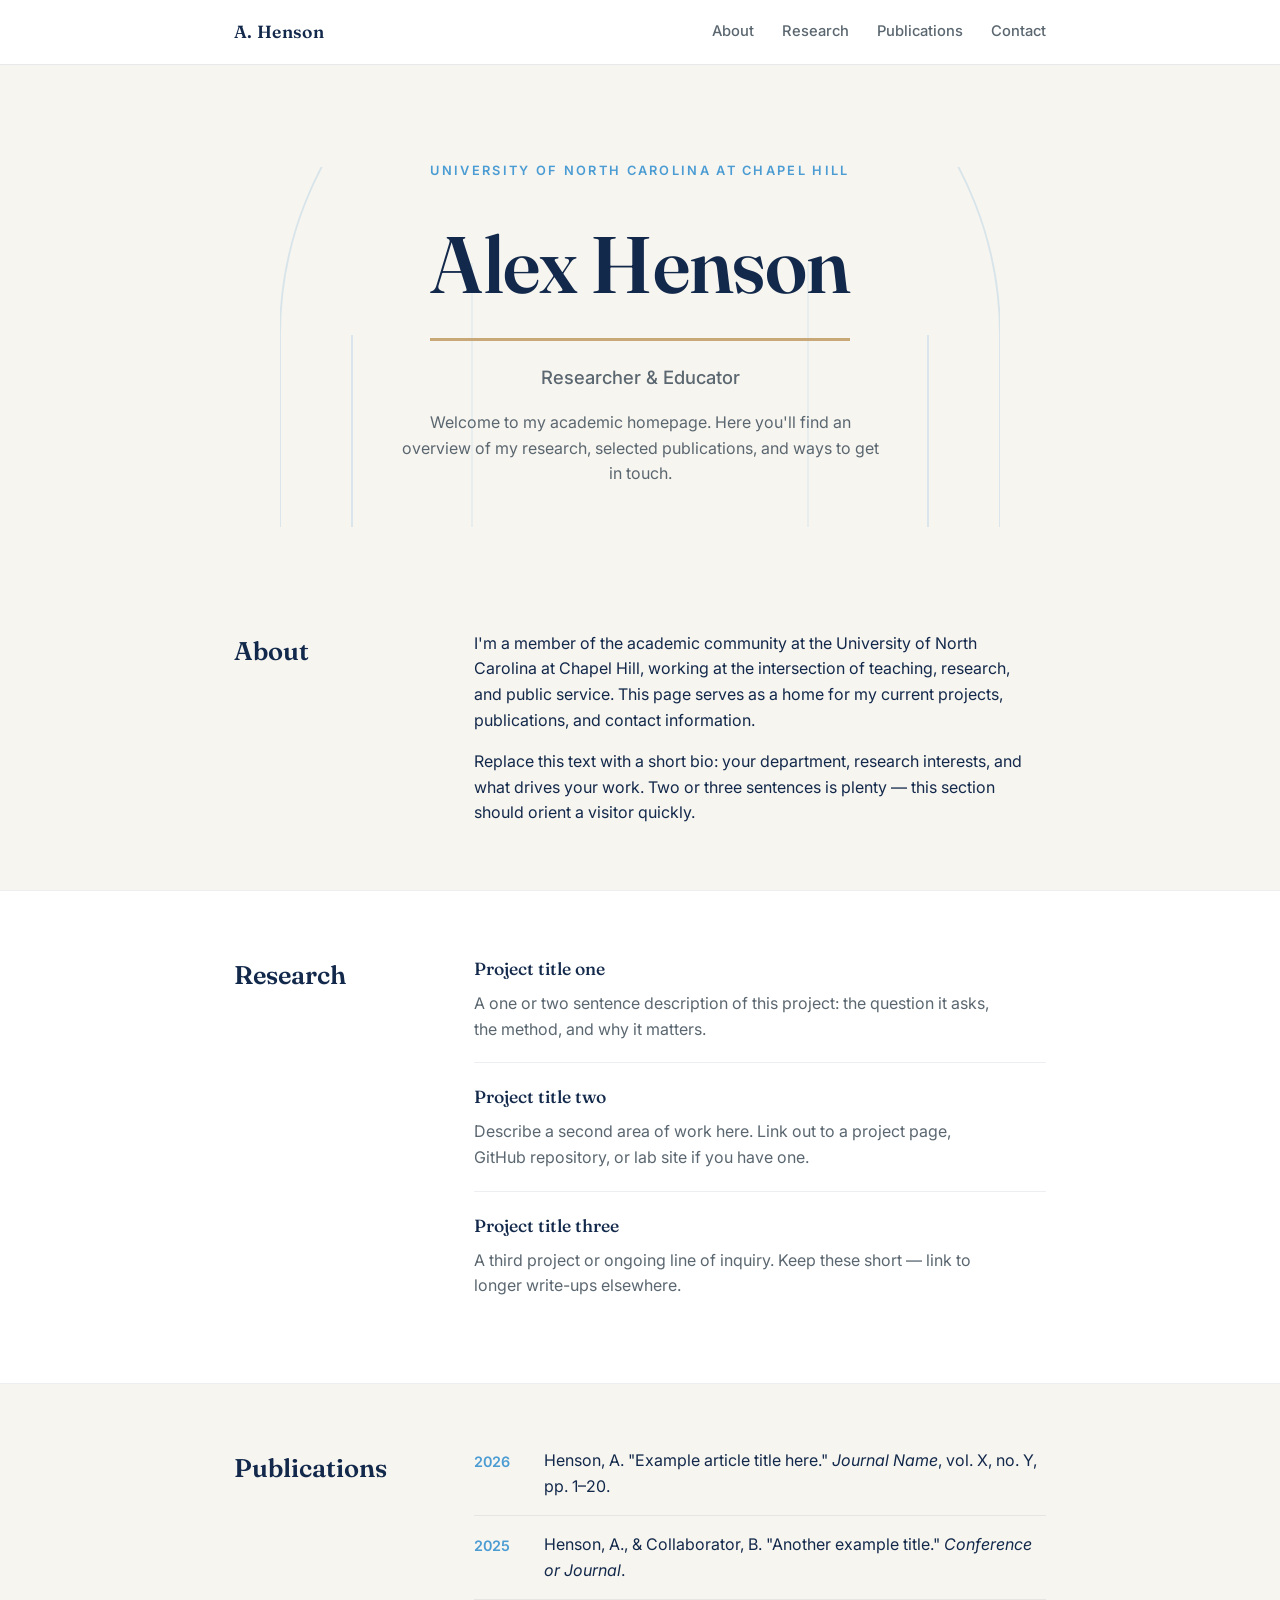
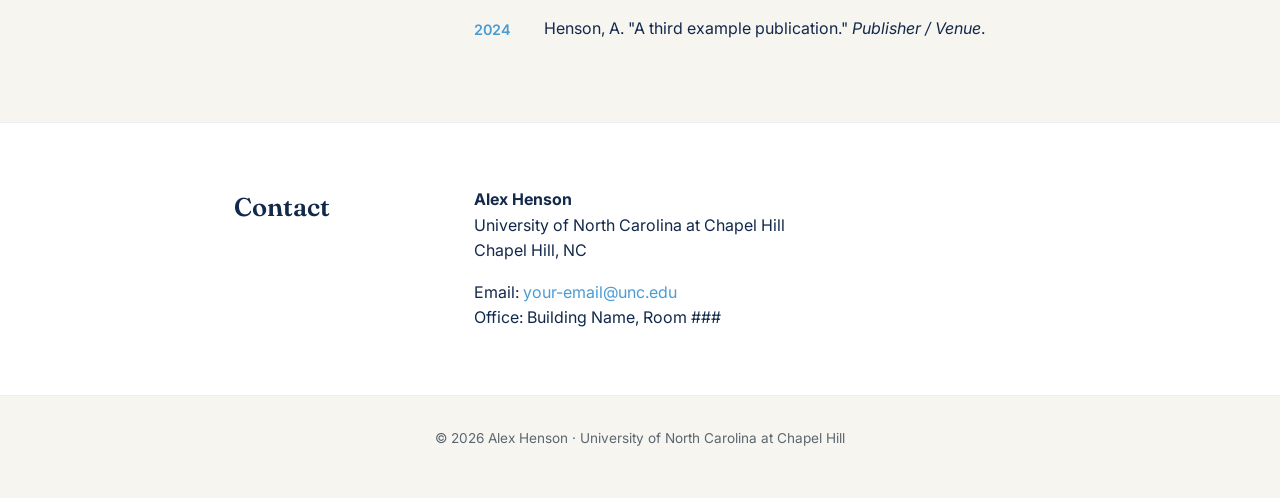
==== index.html @ 849e2ea6 "Add files via upload" ====
<!DOCTYPE html>
<html lang="en">
<head>
<meta charset="UTF-8">
<meta name="viewport" content="width=device-width, initial-scale=1.0">
<title>Alex Henson — University of North Carolina at Chapel Hill</title>
<link rel="preconnect" href="https://fonts.googleapis.com">
<link rel="preconnect" href="https://fonts.gstatic.com" crossorigin>
<link href="https://fonts.googleapis.com/css2?family=Fraunces:opsz,wght@9..144,300;9..144,500;9..144,600&family=Inter:wght@400;500;600&display=swap" rel="stylesheet">
<link rel="stylesheet" href="style.css">
</head>
<body>

<header class="site-header">
  <div class="wrap header-inner">
    <span class="wordmark">A. Henson</span>
    <nav>
      <a href="#about">About</a>
      <a href="#research">Research</a>
      <a href="#publications">Publications</a>
      <a href="#contact">Contact</a>
    </nav>
  </div>
</header>

<main>

  <section class="hero">
    <div class="wrap hero-inner">
      <svg class="arch" viewBox="0 0 600 300" aria-hidden="true">
        <path d="M0,300 L0,140 A300,300 0 0 1 600,140 L600,300" fill="none" stroke="currentColor" stroke-width="1.5"/>
        <line x1="60" y1="140" x2="60" y2="300" stroke="currentColor" stroke-width="1.5"/>
        <line x1="540" y1="140" x2="540" y2="300" stroke="currentColor" stroke-width="1.5"/>
        <line x1="160" y1="80" x2="160" y2="300" stroke="currentColor" stroke-width="1.5" opacity="0.5"/>
        <line x1="440" y1="80" x2="440" y2="300" stroke="currentColor" stroke-width="1.5" opacity="0.5"/>
      </svg>

      <p class="eyebrow">University of North Carolina at Chapel Hill</p>
      <h1 class="display-name">
        Alex Henson
        <span class="underline" aria-hidden="true"></span>
      </h1>
      <p class="hero-role">Researcher &amp; Educator</p>
      <p class="hero-desc">
        Welcome to my academic homepage. Here you'll find an overview of my research,
        selected publications, and ways to get in touch.
      </p>
    </div>
  </section>

  <section id="about" class="section">
    <div class="wrap two-col">
      <h2 class="section-title">About</h2>
      <div class="section-body">
        <p>
          I'm a member of the academic community at the University of North Carolina at
          Chapel Hill, working at the intersection of teaching, research, and public
          service. This page serves as a home for my current projects, publications,
          and contact information.
        </p>
        <p>
          Replace this text with a short bio: your department, research interests,
          and what drives your work. Two or three sentences is plenty — this section
          should orient a visitor quickly.
        </p>
      </div>
    </div>
  </section>

  <section id="research" class="section alt">
    <div class="wrap two-col">
      <h2 class="section-title">Research</h2>
      <div class="section-body">
        <div class="card">
          <h3>Project title one</h3>
          <p>
            A one or two sentence description of this project: the question it asks,
            the method, and why it matters.
          </p>
        </div>
        <div class="card">
          <h3>Project title two</h3>
          <p>
            Describe a second area of work here. Link out to a project page, GitHub
            repository, or lab site if you have one.
          </p>
        </div>
        <div class="card">
          <h3>Project title three</h3>
          <p>
            A third project or ongoing line of inquiry. Keep these short — link to
            longer write-ups elsewhere.
          </p>
        </div>
      </div>
    </div>
  </section>

  <section id="publications" class="section">
    <div class="wrap two-col">
      <h2 class="section-title">Publications</h2>
      <div class="section-body">
        <ul class="pub-list">
          <li>
            <span class="pub-year">2026</span>
            <span class="pub-text">Henson, A. "Example article title here." <em>Journal Name</em>, vol. X, no. Y, pp. 1–20.</span>
          </li>
          <li>
            <span class="pub-year">2025</span>
            <span class="pub-text">Henson, A., &amp; Collaborator, B. "Another example title." <em>Conference or Journal</em>.</span>
          </li>
          <li>
            <span class="pub-year">2024</span>
            <span class="pub-text">Henson, A. "A third example publication." <em>Publisher / Venue</em>.</span>
          </li>
        </ul>
      </div>
    </div>
  </section>

  <section id="contact" class="section alt">
    <div class="wrap two-col">
      <h2 class="section-title">Contact</h2>
      <div class="section-body">
        <p>
          <strong>Alex Henson</strong><br>
          University of North Carolina at Chapel Hill<br>
          Chapel Hill, NC
        </p>
        <p>
          Email: <a href="mailto:your-email@unc.edu">your-email@unc.edu</a><br>
          Office: Building Name, Room ###
        </p>
      </div>
    </div>
  </section>

</main>

<footer class="site-footer">
  <div class="wrap">
    <p>&copy; 2026 Alex Henson · University of North Carolina at Chapel Hill</p>
  </div>
</footer>

</body>
</html>
---- style.css ----
:root {
  --carolina-blue: #4B9CD3;
  --navy: #13294B;
  --paper: #F7F5F0;
  --white: #FFFFFF;
  --slate: #5B6770;
  --gold: #C8A876;

  --font-display: "Fraunces", serif;
  --font-body: "Inter", system-ui, sans-serif;
}

* {
  margin: 0;
  padding: 0;
  box-sizing: border-box;
}

html {
  scroll-behavior: smooth;
}

body {
  font-family: var(--font-body);
  color: var(--navy);
  background: var(--paper);
  line-height: 1.6;
  -webkit-font-smoothing: antialiased;
}

.wrap {
  max-width: 860px;
  margin: 0 auto;
  padding: 0 24px;
}

a {
  color: var(--carolina-blue);
  text-decoration: none;
}

a:hover,
a:focus-visible {
  text-decoration: underline;
}

a:focus-visible,
button:focus-visible {
  outline: 2px solid var(--carolina-blue);
  outline-offset: 2px;
}

/* Header */

.site-header {
  border-bottom: 1px solid rgba(19, 41, 75, 0.1);
  background: var(--white);
  position: sticky;
  top: 0;
  z-index: 10;
}

.header-inner {
  display: flex;
  align-items: center;
  justify-content: space-between;
  padding: 18px 24px;
}

.wordmark {
  font-family: var(--font-display);
  font-weight: 600;
  font-size: 1.1rem;
  letter-spacing: 0.02em;
  color: var(--navy);
}

.site-header nav {
  display: flex;
  gap: 28px;
}

.site-header nav a {
  color: var(--slate);
  font-size: 0.92rem;
  font-weight: 500;
}

.site-header nav a:hover,
.site-header nav a:focus-visible {
  color: var(--carolina-blue);
  text-decoration: none;
}

/* Hero */

.hero {
  position: relative;
  padding: 96px 0 80px;
  overflow: hidden;
  text-align: center;
}

.arch {
  position: absolute;
  bottom: -40px;
  left: 50%;
  transform: translateX(-50%);
  width: 720px;
  max-width: 140%;
  height: auto;
  color: var(--carolina-blue);
  opacity: 0.18;
  z-index: 0;
}

.hero-inner {
  position: relative;
  z-index: 1;
}

.eyebrow {
  font-size: 0.8rem;
  font-weight: 600;
  letter-spacing: 0.18em;
  text-transform: uppercase;
  color: var(--carolina-blue);
  margin-bottom: 18px;
}

.display-name {
  position: relative;
  display: inline-block;
  font-family: var(--font-display);
  font-weight: 600;
  font-size: clamp(2.8rem, 8vw, 5rem);
  letter-spacing: -0.01em;
  color: var(--navy);
}

.underline {
  display: block;
  height: 3px;
  margin-top: 10px;
  background: var(--gold);
  width: 0%;
  animation: trace 1.1s 0.3s cubic-bezier(0.65, 0, 0.35, 1) forwards;
}

@media (prefers-reduced-motion: reduce) {
  .underline {
    animation: none;
    width: 100%;
  }
}

@keyframes trace {
  to { width: 100%; }
}

.hero-role {
  margin-top: 22px;
  font-size: 1.15rem;
  font-weight: 500;
  color: var(--slate);
}

.hero-desc {
  margin: 18px auto 0;
  max-width: 480px;
  color: var(--slate);
}

/* Sections */

.section {
  padding: 64px 0;
}

.section.alt {
  background: var(--white);
  border-top: 1px solid rgba(19, 41, 75, 0.08);
  border-bottom: 1px solid rgba(19, 41, 75, 0.08);
}

.two-col {
  display: grid;
  grid-template-columns: 200px 1fr;
  gap: 40px;
}

.section-title {
  font-family: var(--font-display);
  font-weight: 600;
  font-size: 1.6rem;
  color: var(--navy);
}

.section-body p {
  margin-bottom: 16px;
  max-width: 560px;
}

.section-body p:last-child {
  margin-bottom: 0;
}

/* Research cards */

.card {
  padding: 20px 0;
  border-top: 1px solid rgba(19, 41, 75, 0.08);
}

.card:first-child {
  border-top: none;
  padding-top: 0;
}

.card h3 {
  font-family: var(--font-display);
  font-weight: 500;
  font-size: 1.1rem;
  margin-bottom: 8px;
  color: var(--navy);
}

.card p {
  color: var(--slate);
  max-width: 520px;
}

/* Publications */

.pub-list {
  list-style: none;
}

.pub-list li {
  display: flex;
  gap: 20px;
  padding: 16px 0;
  border-top: 1px solid rgba(19, 41, 75, 0.08);
}

.pub-list li:first-child {
  border-top: none;
  padding-top: 0;
}

.pub-year {
  flex: 0 0 50px;
  font-weight: 600;
  color: var(--carolina-blue);
  font-size: 0.9rem;
  padding-top: 2px;
}

.pub-text {
  color: var(--navy);
}

/* Footer */

.site-footer {
  padding: 32px 0 48px;
  text-align: center;
}

.site-footer p {
  font-size: 0.85rem;
  color: var(--slate);
}

/* Responsive */

@media (max-width: 640px) {
  .two-col {
    grid-template-columns: 1fr;
    gap: 12px;
  }

  .site-header nav {
    gap: 16px;
  }

  .hero {
    padding: 72px 0 56px;
  }
}
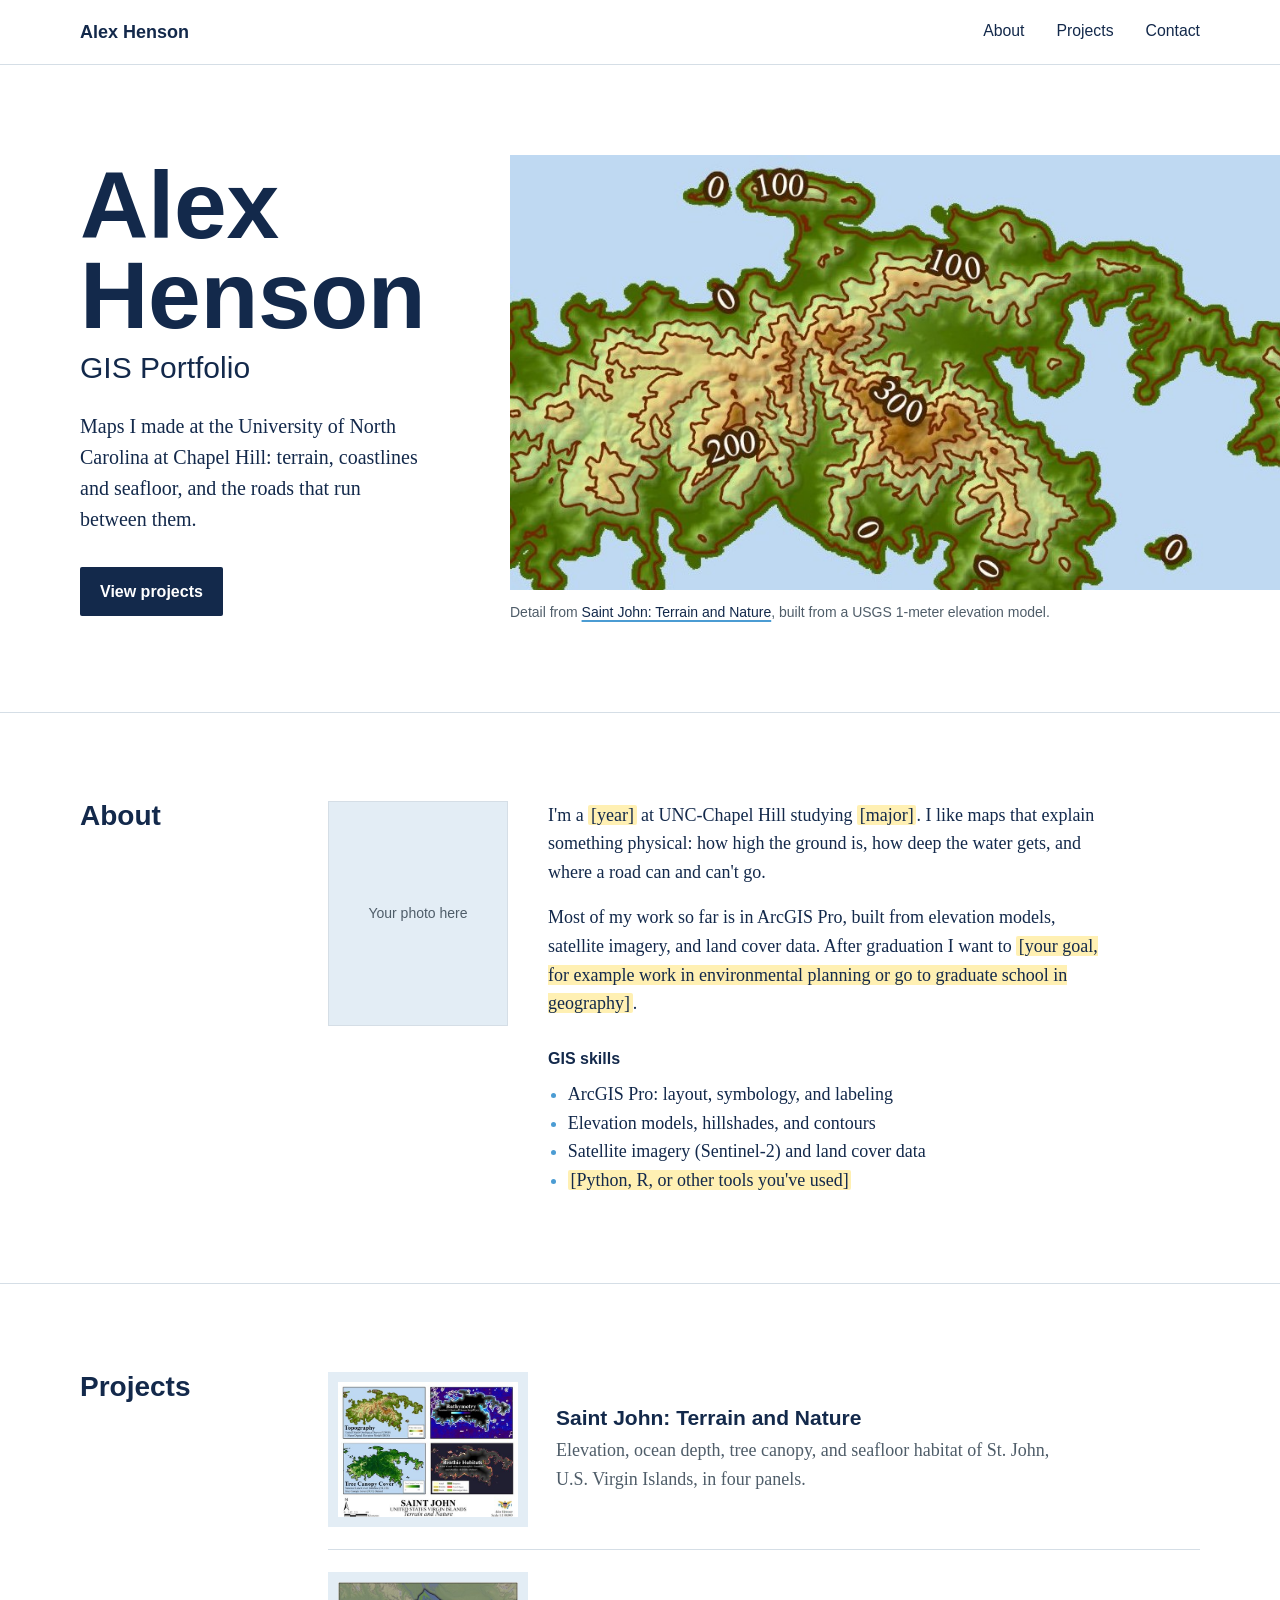
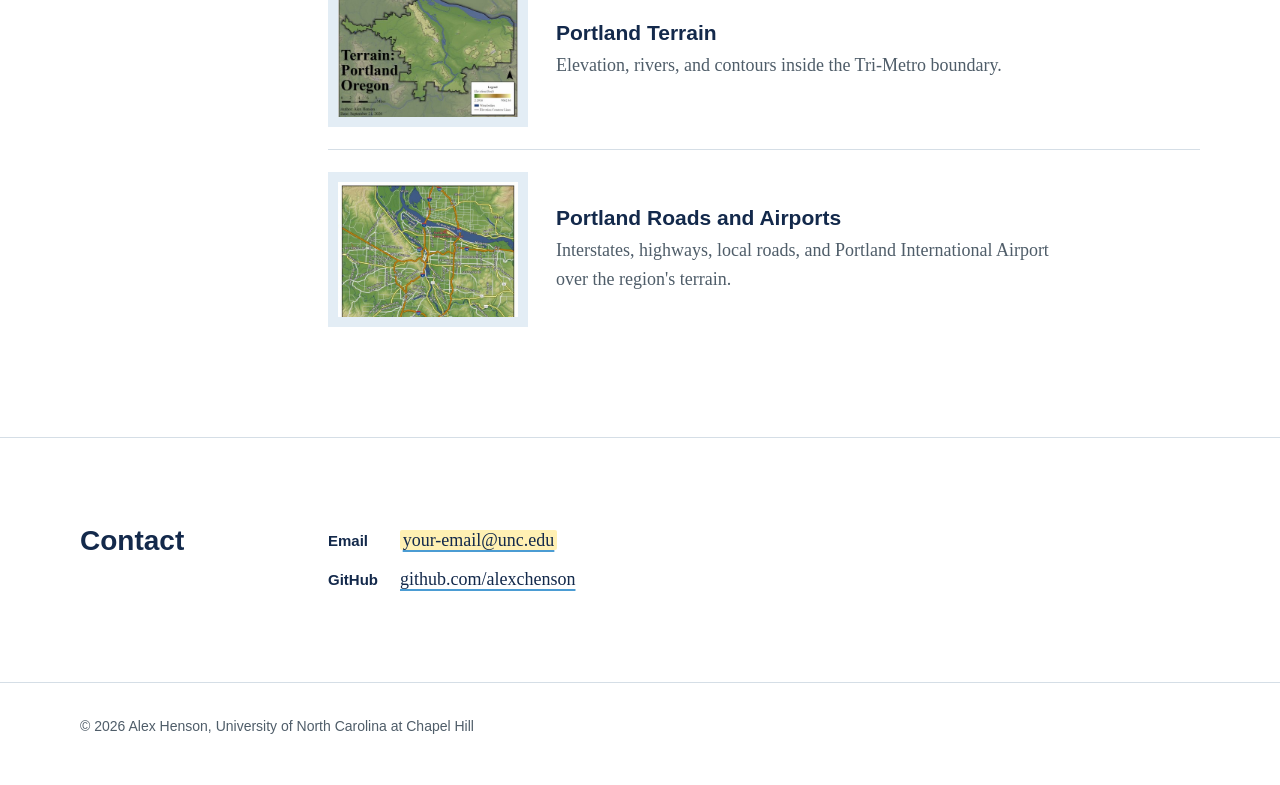
==== commit 8c15a708: "New website formatting with projects section Needs revision" ====
--- a/index.html
+++ b/index.html
@@ -3,134 +3,142 @@
 <head>
 <meta charset="UTF-8">
 <meta name="viewport" content="width=device-width, initial-scale=1.0">
-<title>Alex Henson — University of North Carolina at Chapel Hill</title>
-<link rel="preconnect" href="https://fonts.googleapis.com">
-<link rel="preconnect" href="https://fonts.gstatic.com" crossorigin>
-<link href="https://fonts.googleapis.com/css2?family=Fraunces:opsz,wght@9..144,300;9..144,500;9..144,600&family=Inter:wght@400;500;600&display=swap" rel="stylesheet">
+<title>Alex Henson: GIS Portfolio</title>
+<meta name="description" content="GIS portfolio of Alex Henson, University of North Carolina at Chapel Hill: maps of terrain, coastlines, and transportation made in ArcGIS Pro.">
+<link rel="preload" href="fonts/archivo-latin-wdth.woff2" as="font" type="font/woff2" crossorigin>
+<link rel="preload" href="fonts/source-serif-4-latin-opsz.woff2" as="font" type="font/woff2" crossorigin>
+<link rel="icon" href="favicon.svg" type="image/svg+xml">
 <link rel="stylesheet" href="style.css">
 </head>
 <body>
 
+<a class="skip-link" href="#main">Skip to content</a>
+
 <header class="site-header">
   <div class="wrap header-inner">
-    <span class="wordmark">A. Henson</span>
-    <nav>
+    <a class="wordmark" href="index.html">Alex Henson</a>
+    <nav class="site-nav" aria-label="Main">
       <a href="#about">About</a>
-      <a href="#research">Research</a>
-      <a href="#publications">Publications</a>
+      <a href="projects.html">Projects</a>
       <a href="#contact">Contact</a>
     </nav>
   </div>
 </header>
 
-<main>
+<main id="main">
 
-  <section class="hero">
-    <div class="wrap hero-inner">
-      <svg class="arch" viewBox="0 0 600 300" aria-hidden="true">
-        <path d="M0,300 L0,140 A300,300 0 0 1 600,140 L600,300" fill="none" stroke="currentColor" stroke-width="1.5"/>
-        <line x1="60" y1="140" x2="60" y2="300" stroke="currentColor" stroke-width="1.5"/>
-        <line x1="540" y1="140" x2="540" y2="300" stroke="currentColor" stroke-width="1.5"/>
-        <line x1="160" y1="80" x2="160" y2="300" stroke="currentColor" stroke-width="1.5" opacity="0.5"/>
-        <line x1="440" y1="80" x2="440" y2="300" stroke="currentColor" stroke-width="1.5" opacity="0.5"/>
-      </svg>
+  <section class="hero" aria-labelledby="page-title">
+    <div class="hero-text">
+      <h1 id="page-title" class="display">
+        <span class="name">Alex Henson</span>
+        <span class="portfolio-title">GIS Portfolio</span>
+      </h1>
+      <p class="hero-lede">
+        Maps I made at the University of North Carolina at Chapel Hill: terrain,
+        coastlines and seafloor, and the roads that run between them.
+      </p>
+      <a class="button" href="projects.html">View projects</a>
+    </div>
 
-      <p class="eyebrow">University of North Carolina at Chapel Hill</p>
-      <h1 class="display-name">
-        Alex Henson
-        <span class="underline" aria-hidden="true"></span>
-      </h1>
-      <p class="hero-role">Researcher &amp; Educator</p>
-      <p class="hero-desc">
-        Welcome to my academic homepage. Here you'll find an overview of my research,
-        selected publications, and ways to get in touch.
-      </p>
-    </div>
+    <figure class="hero-map">
+      <img src="images/hero-saint-john-topography.jpg" width="1086" height="514"
+           alt="Detail of a topographic map of St. John, U.S. Virgin Islands, with elevation colored from green at the coast to brown on the central ridge and contour lines every 100 meters.">
+      <figcaption>
+        Detail from <a href="projects.html#saint-john">Saint John: Terrain and Nature</a>,
+        built from a USGS 1-meter elevation model.
+      </figcaption>
+    </figure>
   </section>
 
-  <section id="about" class="section">
-    <div class="wrap two-col">
-      <h2 class="section-title">About</h2>
-      <div class="section-body">
-        <p>
-          I'm a member of the academic community at the University of North Carolina at
-          Chapel Hill, working at the intersection of teaching, research, and public
-          service. This page serves as a home for my current projects, publications,
-          and contact information.
-        </p>
-        <p>
-          Replace this text with a short bio: your department, research interests,
-          and what drives your work. Two or three sentences is plenty — this section
-          should orient a visitor quickly.
-        </p>
-      </div>
-    </div>
-  </section>
+  <section id="about" class="section" aria-labelledby="about-title">
+    <div class="wrap section-grid">
+      <h2 id="about-title" class="section-title">About</h2>
 
-  <section id="research" class="section alt">
-    <div class="wrap two-col">
-      <h2 class="section-title">Research</h2>
-      <div class="section-body">
-        <div class="card">
-          <h3>Project title one</h3>
+      <div class="about-body">
+        <!-- To add your photo: put headshot.jpg in the images folder, then replace
+             the line "Your photo here" below with:
+             <img src="images/headshot.jpg" alt="Alex Henson"> -->
+        <figure class="headshot">
+          Your photo here
+        </figure>
+
+        <div class="bio">
+          <!-- Fill in the highlighted parts, then delete the <mark class="todo"> tags. -->
           <p>
-            A one or two sentence description of this project: the question it asks,
-            the method, and why it matters.
+            I'm a <mark class="todo">[year]</mark> at UNC-Chapel Hill studying
+            <mark class="todo">[major]</mark>. I like maps that explain something physical:
+            how high the ground is, how deep the water gets, and where a road can and
+            can't go.
           </p>
-        </div>
-        <div class="card">
-          <h3>Project title two</h3>
           <p>
-            Describe a second area of work here. Link out to a project page, GitHub
-            repository, or lab site if you have one.
+            Most of my work so far is in ArcGIS Pro, built from elevation models,
+            satellite imagery, and land cover data. After graduation I want to
+            <mark class="todo">[your goal, for example work in environmental planning or go to graduate school in geography]</mark>.
           </p>
-        </div>
-        <div class="card">
-          <h3>Project title three</h3>
-          <p>
-            A third project or ongoing line of inquiry. Keep these short — link to
-            longer write-ups elsewhere.
-          </p>
+
+          <div class="skills">
+            <h3>GIS skills</h3>
+            <ul>
+              <li>ArcGIS Pro: layout, symbology, and labeling</li>
+              <li>Elevation models, hillshades, and contours</li>
+              <li>Satellite imagery (Sentinel-2) and land cover data</li>
+              <li><mark class="todo">[Python, R, or other tools you've used]</mark></li>
+            </ul>
+          </div>
         </div>
       </div>
     </div>
   </section>
 
-  <section id="publications" class="section">
-    <div class="wrap two-col">
-      <h2 class="section-title">Publications</h2>
-      <div class="section-body">
-        <ul class="pub-list">
-          <li>
-            <span class="pub-year">2026</span>
-            <span class="pub-text">Henson, A. "Example article title here." <em>Journal Name</em>, vol. X, no. Y, pp. 1–20.</span>
-          </li>
-          <li>
-            <span class="pub-year">2025</span>
-            <span class="pub-text">Henson, A., &amp; Collaborator, B. "Another example title." <em>Conference or Journal</em>.</span>
-          </li>
-          <li>
-            <span class="pub-year">2024</span>
-            <span class="pub-text">Henson, A. "A third example publication." <em>Publisher / Venue</em>.</span>
-          </li>
-        </ul>
-      </div>
+  <section id="projects" class="section" aria-labelledby="projects-title">
+    <div class="wrap section-grid">
+      <h2 id="projects-title" class="section-title">Projects</h2>
+
+      <ul class="work-list">
+        <li>
+          <a class="work-item" href="projects.html#saint-john">
+            <div class="work-thumb">
+              <img src="images/thumbs/saint-john-terrain-and-nature.jpg" width="480" height="371" alt="" loading="lazy">
+            </div>
+            <div>
+              <h3>Saint John: Terrain and Nature</h3>
+              <p>Elevation, ocean depth, tree canopy, and seafloor habitat of St. John, U.S. Virgin Islands, in four panels.</p>
+            </div>
+          </a>
+        </li>
+        <li>
+          <a class="work-item" href="projects.html#portland-terrain">
+            <div class="work-thumb">
+              <img src="images/thumbs/portland-terrain.jpg" width="480" height="366" alt="" loading="lazy">
+            </div>
+            <div>
+              <h3>Portland Terrain</h3>
+              <p>Elevation, rivers, and contours inside the Tri-Metro boundary.</p>
+            </div>
+          </a>
+        </li>
+        <li>
+          <a class="work-item" href="projects.html#portland-roads">
+            <div class="work-thumb">
+              <img src="images/thumbs/portland-roads-and-airports.jpg" width="480" height="621" alt="" loading="lazy">
+            </div>
+            <div>
+              <h3>Portland Roads and Airports</h3>
+              <p>Interstates, highways, local roads, and Portland International Airport over the region's terrain.</p>
+            </div>
+          </a>
+        </li>
+      </ul>
     </div>
   </section>
 
-  <section id="contact" class="section alt">
-    <div class="wrap two-col">
-      <h2 class="section-title">Contact</h2>
-      <div class="section-body">
-        <p>
-          <strong>Alex Henson</strong><br>
-          University of North Carolina at Chapel Hill<br>
-          Chapel Hill, NC
-        </p>
-        <p>
-          Email: <a href="mailto:your-email@unc.edu">your-email@unc.edu</a><br>
-          Office: Building Name, Room ###
-        </p>
+  <section id="contact" class="section" aria-labelledby="contact-title">
+    <div class="wrap section-grid">
+      <h2 id="contact-title" class="section-title">Contact</h2>
+      <div class="contact-lines">
+        <!-- Replace the email address in both places (href and text). -->
+        <p><span class="label">Email</span> <a href="mailto:your-email@unc.edu"><mark class="todo">your-email@unc.edu</mark></a></p>
+        <p><span class="label">GitHub</span> <a href="https://github.com/alexchenson">github.com/alexchenson</a></p>
       </div>
     </div>
   </section>
@@ -139,7 +147,7 @@
 
 <footer class="site-footer">
   <div class="wrap">
-    <p>&copy; 2026 Alex Henson · University of North Carolina at Chapel Hill</p>
+    <p>&copy; 2026 Alex Henson, University of North Carolina at Chapel Hill</p>
   </div>
 </footer>
 
--- a/style.css
+++ b/style.css
@@ -1,290 +1,690 @@
+/* ------------------------------------------------------------
+   Alex Henson: GIS Portfolio
+   One stylesheet for index.html and projects.html.
+   Colors come from UNC navy and Carolina Blue; the pale "water"
+   tint is taken from the ocean color in the Saint John map.
+   ------------------------------------------------------------ */
+
+@font-face {
+  font-family: "Archivo";
+  src: url("fonts/archivo-latin-wdth.woff2") format("woff2");
+  font-weight: 100 900;
+  font-stretch: 62% 125%;
+  font-style: normal;
+  font-display: swap;
+}
+
+@font-face {
+  font-family: "Source Serif 4";
+  src: url("fonts/source-serif-4-latin-opsz.woff2") format("woff2");
+  font-weight: 200 900;
+  font-style: normal;
+  font-display: swap;
+}
+
+@font-face {
+  font-family: "Source Serif 4";
+  src: url("fonts/source-serif-4-latin-opsz-italic.woff2") format("woff2");
+  font-weight: 200 900;
+  font-style: italic;
+  font-display: swap;
+}
+
 :root {
-  --carolina-blue: #4B9CD3;
   --navy: #13294B;
-  --paper: #F7F5F0;
-  --white: #FFFFFF;
-  --slate: #5B6770;
-  --gold: #C8A876;
-
-  --font-display: "Fraunces", serif;
-  --font-body: "Inter", system-ui, sans-serif;
-}
-
-* {
+  --carolina: #4B9CD3;
+  --blue-ink: #1F639B;
+  --water: #E3EDF5;
+  --paper: #FFFFFF;
+  --slate: #4F5D69;
+  --rule: #D5DEE6;
+
+  --sans: "Archivo", "Helvetica Neue", Arial, sans-serif;
+  --serif: "Source Serif 4", Georgia, "Times New Roman", serif;
+
+  --content: 1120px;
+  --gutter: clamp(20px, 4vw, 48px);
+  --header-h: 64px;
+}
+
+*,
+*::before,
+*::after {
+  box-sizing: border-box;
+}
+
+html {
+  scroll-padding-top: calc(var(--header-h) + 16px);
+}
+
+@media (prefers-reduced-motion: no-preference) {
+  html {
+    scroll-behavior: smooth;
+  }
+}
+
+body {
   margin: 0;
-  padding: 0;
-  box-sizing: border-box;
-}
-
-html {
-  scroll-behavior: smooth;
-}
-
-body {
-  font-family: var(--font-body);
+  font-family: var(--serif);
+  font-size: 1.125rem;
+  line-height: 1.6;
+  font-optical-sizing: auto;
   color: var(--navy);
   background: var(--paper);
-  line-height: 1.6;
   -webkit-font-smoothing: antialiased;
+  text-rendering: optimizeLegibility;
+}
+
+h1,
+h2,
+h3,
+p,
+ul,
+dl,
+dd,
+figure {
+  margin: 0;
+}
+
+img {
+  max-width: 100%;
+}
+
+a {
+  color: var(--navy);
+  text-decoration: underline;
+  text-decoration-color: var(--carolina);
+  text-decoration-thickness: 2px;
+  text-underline-offset: 0.2em;
+}
+
+a:hover {
+  color: var(--blue-ink);
+  text-decoration-color: currentColor;
+}
+
+:focus-visible {
+  outline: 3px solid var(--blue-ink);
+  outline-offset: 3px;
 }
 
 .wrap {
-  max-width: 860px;
-  margin: 0 auto;
-  padding: 0 24px;
-}
-
-a {
-  color: var(--carolina-blue);
-  text-decoration: none;
-}
-
-a:hover,
-a:focus-visible {
-  text-decoration: underline;
-}
-
-a:focus-visible,
-button:focus-visible {
-  outline: 2px solid var(--carolina-blue);
-  outline-offset: 2px;
-}
-
-/* Header */
+  width: min(100% - 2 * var(--gutter), var(--content));
+  margin-inline: auto;
+}
+
+.skip-link {
+  position: absolute;
+  left: var(--gutter);
+  top: -100px;
+  z-index: 20;
+  padding: 8px 14px;
+  background: var(--navy);
+  color: var(--paper);
+  font-family: var(--sans);
+  font-size: 0.9375rem;
+}
+
+.skip-link:focus {
+  top: 12px;
+}
+
+/* Placeholder text Alex still needs to fill in. Remove the <mark> when done. */
+mark.todo {
+  background: #FFF0B3;
+  color: inherit;
+  padding: 0 0.15em;
+  border-radius: 2px;
+}
+
+/* ---------- Header ---------- */
 
 .site-header {
-  border-bottom: 1px solid rgba(19, 41, 75, 0.1);
-  background: var(--white);
   position: sticky;
   top: 0;
   z-index: 10;
+  background: rgba(255, 255, 255, 0.97);
+  border-bottom: 1px solid var(--rule);
 }
 
 .header-inner {
   display: flex;
   align-items: center;
   justify-content: space-between;
-  padding: 18px 24px;
+  gap: 24px;
+  min-height: var(--header-h);
 }
 
 .wordmark {
-  font-family: var(--font-display);
+  font-family: var(--sans);
+  font-size: 1.125rem;
+  font-weight: 700;
+  font-stretch: 85%;
+  color: var(--navy);
+  text-decoration: none;
+  white-space: nowrap;
+}
+
+.wordmark:hover {
+  color: var(--navy);
+}
+
+.site-nav {
+  display: flex;
+  gap: clamp(18px, 3vw, 32px);
+  font-family: var(--sans);
+  font-size: 0.9875rem;
+}
+
+.site-nav a {
+  padding-block: 6px;
+  color: var(--navy);
+  text-decoration: none;
+  border-bottom: 2px solid transparent;
+}
+
+.site-nav a:hover {
+  border-bottom-color: var(--carolina);
+}
+
+.site-nav a[aria-current="page"] {
   font-weight: 600;
-  font-size: 1.1rem;
-  letter-spacing: 0.02em;
-  color: var(--navy);
-}
-
-.site-header nav {
-  display: flex;
+  border-bottom-color: var(--navy);
+}
+
+/* ---------- Shared type ---------- */
+
+.display {
+  font-family: var(--sans);
+  font-weight: 750;
+  font-stretch: 78%;
+  line-height: 0.95;
+  letter-spacing: -0.012em;
+}
+
+.section-title {
+  font-family: var(--sans);
+  font-size: 1.75rem;
+  font-weight: 700;
+  font-stretch: 85%;
+  line-height: 1.1;
+}
+
+.button {
+  display: inline-block;
+  padding: 12px 20px;
+  font-family: var(--sans);
+  font-size: 1rem;
+  font-weight: 600;
+  color: var(--paper);
+  background: var(--navy);
+  border-radius: 2px;
+  text-decoration: none;
+}
+
+.button:hover {
+  color: var(--paper);
+  background: var(--blue-ink);
+}
+
+/* ---------- Home: hero ---------- */
+
+.hero {
+  display: grid;
+  grid-template-columns:
+    [full-start] minmax(var(--gutter), 1fr)
+    [content-start] minmax(0, 430px)
+    [split] minmax(0, 690px)
+    [content-end] minmax(var(--gutter), 1fr)
+    [full-end];
+  align-items: center;
+  padding-block: clamp(48px, 7vw, 96px);
+}
+
+.hero-text {
+  grid-column: content-start / split;
+  padding-right: clamp(24px, 4vw, 56px);
+}
+
+.hero h1 .name {
+  display: block;
+  font-size: clamp(3.25rem, 7.4vw, 6rem);
+}
+
+.hero h1 .portfolio-title {
+  display: block;
+  margin-top: 0.45em;
+  font-size: clamp(1.375rem, 2.4vw, 1.875rem);
+  font-weight: 450;
+  font-stretch: 100%;
+  letter-spacing: 0;
+}
+
+.hero-lede {
+  margin-top: 28px;
+  max-width: 34ch;
+  font-size: 1.25rem;
+  line-height: 1.55;
+}
+
+.hero-text .button {
+  margin-top: 32px;
+}
+
+.hero-map {
+  grid-column: split / full-end;
+  min-width: 0;
+}
+
+.hero-map img {
+  display: block;
+  width: 100%;
+  height: clamp(300px, 34vw, 500px);
+  object-fit: cover;
+  object-position: 35% 50%;
+}
+
+.hero-map figcaption {
+  max-width: 640px;
+  padding: 12px var(--gutter) 0 0;
+  font-family: var(--sans);
+  font-size: 0.875rem;
+  line-height: 1.45;
+  color: var(--slate);
+}
+
+/* ---------- Home: sections ---------- */
+
+.section {
+  padding-block: clamp(56px, 7vw, 88px);
+  border-top: 1px solid var(--rule);
+}
+
+.section-grid {
+  display: grid;
+  grid-template-columns: 200px minmax(0, 1fr);
+  gap: 48px;
+}
+
+.about-body {
+  display: grid;
+  grid-template-columns: 180px minmax(0, 1fr);
+  gap: 40px;
+  align-items: start;
+}
+
+.headshot {
+  aspect-ratio: 4 / 5;
+  display: grid;
+  place-items: center;
+  background: var(--water);
+  border: 1px solid var(--rule);
+  font-family: var(--sans);
+  font-size: 0.875rem;
+  color: var(--slate);
+  overflow: hidden;
+}
+
+.headshot img {
+  display: block;
+  width: 100%;
+  height: 100%;
+  object-fit: cover;
+}
+
+.bio p + p {
+  margin-top: 16px;
+}
+
+.bio p {
+  max-width: 62ch;
+}
+
+.skills {
+  margin-top: 28px;
+}
+
+.skills h3 {
+  font-family: var(--sans);
+  font-size: 1rem;
+  font-weight: 650;
+}
+
+.skills ul {
+  margin-top: 8px;
+  padding-left: 1.1em;
+}
+
+.skills li::marker {
+  color: var(--carolina);
+}
+
+/* Project list on the home page */
+
+.work-list {
+  list-style: none;
+  padding: 0;
+}
+
+.work-list li + li {
+  border-top: 1px solid var(--rule);
+}
+
+.work-item {
+  display: grid;
+  grid-template-columns: 200px minmax(0, 1fr);
   gap: 28px;
-}
-
-.site-header nav a {
+  align-items: center;
+  padding-block: 22px;
+  text-decoration: none;
+}
+
+.work-list li:first-child .work-item {
+  padding-top: 0;
+}
+
+.work-thumb {
+  padding: 10px;
+  background: var(--water);
+}
+
+.work-thumb img {
+  display: block;
+  width: 100%;
+  height: auto;
+  aspect-ratio: 4 / 3;
+  object-fit: cover;
+  object-position: top center;
+}
+
+.work-item h3 {
+  font-family: var(--sans);
+  font-size: 1.3125rem;
+  font-weight: 650;
+  font-stretch: 90%;
+  line-height: 1.2;
+  text-decoration: underline;
+  text-decoration-color: transparent;
+  text-decoration-thickness: 2px;
+  text-underline-offset: 0.2em;
+}
+
+.work-item:hover h3 {
+  text-decoration-color: var(--carolina);
+}
+
+.work-item p {
+  margin-top: 6px;
+  max-width: 56ch;
   color: var(--slate);
-  font-size: 0.92rem;
-  font-weight: 500;
-}
-
-.site-header nav a:hover,
-.site-header nav a:focus-visible {
-  color: var(--carolina-blue);
-  text-decoration: none;
-}
-
-/* Hero */
-
-.hero {
-  position: relative;
-  padding: 96px 0 80px;
-  overflow: hidden;
-  text-align: center;
-}
-
-.arch {
-  position: absolute;
-  bottom: -40px;
-  left: 50%;
-  transform: translateX(-50%);
-  width: 720px;
-  max-width: 140%;
+}
+
+.contact-lines p + p {
+  margin-top: 10px;
+}
+
+.contact-lines .label {
+  display: inline-block;
+  min-width: 4.5em;
+  font-family: var(--sans);
+  font-size: 0.9375rem;
+  font-weight: 600;
+}
+
+/* ---------- Projects page ---------- */
+
+.page-head {
+  padding-block: clamp(48px, 7vw, 88px) clamp(40px, 6vw, 72px);
+}
+
+.page-head h1 {
+  font-size: clamp(2.75rem, 6vw, 4.5rem);
+}
+
+.page-intro {
+  margin-top: 22px;
+  max-width: 60ch;
+  font-size: 1.25rem;
+  line-height: 1.55;
+}
+
+.project {
+  padding-bottom: clamp(72px, 10vw, 128px);
+}
+
+.project-head h2 {
+  font-family: var(--sans);
+  font-size: clamp(1.75rem, 3.2vw, 2.5rem);
+  font-weight: 700;
+  font-stretch: 85%;
+  line-height: 1.05;
+}
+
+.project-head .place {
+  margin-top: 6px;
+  font-style: italic;
+  color: var(--slate);
+}
+
+.landscape .project-head {
+  padding-bottom: 24px;
+}
+
+/* The pale-blue band the map sits on */
+.plate {
+  background: var(--water);
+  padding-block: clamp(20px, 4vw, 48px);
+}
+
+.plate a {
+  display: block;
+  width: fit-content;
+  max-width: min(100% - 2 * var(--gutter), 1240px);
+  margin-inline: auto;
+}
+
+.plate img {
+  display: block;
+  width: auto;
+  max-width: 100%;
   height: auto;
-  color: var(--carolina-blue);
-  opacity: 0.18;
-  z-index: 0;
-}
-
-.hero-inner {
-  position: relative;
-  z-index: 1;
-}
-
-.eyebrow {
-  font-size: 0.8rem;
-  font-weight: 600;
-  letter-spacing: 0.18em;
-  text-transform: uppercase;
-  color: var(--carolina-blue);
-  margin-bottom: 18px;
-}
-
-.display-name {
-  position: relative;
-  display: inline-block;
-  font-family: var(--font-display);
-  font-weight: 600;
-  font-size: clamp(2.8rem, 8vw, 5rem);
-  letter-spacing: -0.01em;
-  color: var(--navy);
-}
-
-.underline {
-  display: block;
-  height: 3px;
-  margin-top: 10px;
-  background: var(--gold);
-  width: 0%;
-  animation: trace 1.1s 0.3s cubic-bezier(0.65, 0, 0.35, 1) forwards;
-}
-
-@media (prefers-reduced-motion: reduce) {
-  .underline {
-    animation: none;
-    width: 100%;
-  }
-}
-
-@keyframes trace {
-  to { width: 100%; }
-}
-
-.hero-role {
-  margin-top: 22px;
-  font-size: 1.15rem;
-  font-weight: 500;
+  background: var(--paper);
+  border: 1px solid rgba(19, 41, 75, 0.18);
+}
+
+.collar {
+  display: grid;
+  grid-template-columns: minmax(0, 1fr) 280px;
+  gap: 56px;
+  padding-top: 32px;
+}
+
+.desc p {
+  max-width: 64ch;
+}
+
+.facts {
+  padding-top: 14px;
+  border-top: 2px solid var(--navy);
+  font-family: var(--sans);
+  font-size: 0.9375rem;
+  line-height: 1.45;
+}
+
+.facts dt {
+  margin-top: 14px;
+  font-weight: 650;
+}
+
+.facts dt:first-child {
+  margin-top: 0;
+}
+
+.facts dd {
   color: var(--slate);
 }
 
-.hero-desc {
-  margin: 18px auto 0;
-  max-width: 480px;
+.facts dd ul {
+  list-style: none;
+  padding: 0;
+}
+
+.facts dd li + li {
+  margin-top: 2px;
+}
+
+/* Tall (portrait) maps: map on the left, text beside it */
+.portrait-grid {
+  display: grid;
+  grid-template-columns:
+    [full-start] minmax(var(--gutter), 1fr)
+    [content-start] minmax(0, 700px)
+    [split] minmax(0, 420px)
+    [content-end] minmax(var(--gutter), 1fr)
+    [full-end];
+  align-items: start;
+}
+
+.portrait-grid .plate {
+  grid-column: full-start / split;
+  padding: clamp(20px, 4vw, 48px);
+}
+
+.portrait-grid .plate a {
+  max-width: 100%;
+  margin-inline: auto 0;
+}
+
+.portrait-text {
+  grid-column: split / content-end;
+  padding-left: clamp(28px, 4vw, 48px);
+  position: sticky;
+  top: calc(var(--header-h) + 32px);
+}
+
+.portrait-text .desc {
+  margin-top: 24px;
+}
+
+.portrait-text .facts {
+  margin-top: 32px;
+}
+
+/* ---------- Footer ---------- */
+
+.site-footer {
+  padding-block: 32px 48px;
+  border-top: 1px solid var(--rule);
+  font-family: var(--sans);
+  font-size: 0.875rem;
   color: var(--slate);
 }
 
-/* Sections */
-
-.section {
-  padding: 64px 0;
-}
-
-.section.alt {
-  background: var(--white);
-  border-top: 1px solid rgba(19, 41, 75, 0.08);
-  border-bottom: 1px solid rgba(19, 41, 75, 0.08);
-}
-
-.two-col {
-  display: grid;
-  grid-template-columns: 200px 1fr;
-  gap: 40px;
-}
-
-.section-title {
-  font-family: var(--font-display);
-  font-weight: 600;
-  font-size: 1.6rem;
-  color: var(--navy);
-}
-
-.section-body p {
-  margin-bottom: 16px;
-  max-width: 560px;
-}
-
-.section-body p:last-child {
-  margin-bottom: 0;
-}
-
-/* Research cards */
-
-.card {
-  padding: 20px 0;
-  border-top: 1px solid rgba(19, 41, 75, 0.08);
-}
-
-.card:first-child {
-  border-top: none;
-  padding-top: 0;
-}
-
-.card h3 {
-  font-family: var(--font-display);
-  font-weight: 500;
-  font-size: 1.1rem;
-  margin-bottom: 8px;
-  color: var(--navy);
-}
-
-.card p {
-  color: var(--slate);
-  max-width: 520px;
-}
-
-/* Publications */
-
-.pub-list {
-  list-style: none;
-}
-
-.pub-list li {
-  display: flex;
-  gap: 20px;
-  padding: 16px 0;
-  border-top: 1px solid rgba(19, 41, 75, 0.08);
-}
-
-.pub-list li:first-child {
-  border-top: none;
-  padding-top: 0;
-}
-
-.pub-year {
-  flex: 0 0 50px;
-  font-weight: 600;
-  color: var(--carolina-blue);
-  font-size: 0.9rem;
-  padding-top: 2px;
-}
-
-.pub-text {
-  color: var(--navy);
-}
-
-/* Footer */
-
-.site-footer {
-  padding: 32px 0 48px;
-  text-align: center;
-}
-
-.site-footer p {
-  font-size: 0.85rem;
-  color: var(--slate);
-}
-
-/* Responsive */
-
-@media (max-width: 640px) {
-  .two-col {
-    grid-template-columns: 1fr;
-    gap: 12px;
-  }
-
-  .site-header nav {
-    gap: 16px;
-  }
-
+/* ---------- Smaller screens ---------- */
+
+@media (max-width: 900px) {
   .hero {
-    padding: 72px 0 56px;
-  }
-}
+    grid-template-columns:
+      [full-start] var(--gutter)
+      [content-start] minmax(0, 1fr)
+      [content-end] var(--gutter)
+      [full-end];
+    row-gap: 40px;
+  }
+
+  .hero-text {
+    grid-column: content-start / content-end;
+    padding-right: 0;
+  }
+
+  .hero-map {
+    grid-column: full-start / full-end;
+  }
+
+  .hero-map figcaption {
+    padding-inline: var(--gutter);
+  }
+
+  .section-grid {
+    grid-template-columns: minmax(0, 1fr);
+    gap: 20px;
+  }
+
+  .collar {
+    grid-template-columns: minmax(0, 1fr);
+    gap: 32px;
+  }
+
+  .portrait-grid {
+    grid-template-columns:
+      [full-start] var(--gutter)
+      [content-start] minmax(0, 1fr)
+      [content-end] var(--gutter)
+      [full-end];
+  }
+
+  .portrait-grid .plate {
+    grid-column: full-start / full-end;
+    grid-row: 2;
+  }
+
+  .portrait-grid .plate a {
+    margin-inline: auto;
+  }
+
+  .portrait-text {
+    display: contents;
+  }
+
+  .portrait-text .project-head {
+    grid-column: content-start / content-end;
+    grid-row: 1;
+    padding-bottom: 24px;
+  }
+
+  .portrait-text .desc,
+  .portrait-text .facts {
+    grid-column: content-start / content-end;
+  }
+
+  .portrait-text .desc {
+    grid-row: 3;
+    margin-top: 32px;
+  }
+
+  .portrait-text .facts {
+    grid-row: 4;
+  }
+}
+
+@media (max-width: 600px) {
+  body {
+    font-size: 1.0625rem;
+  }
+
+  .site-nav {
+    font-size: 0.9375rem;
+  }
+
+  .about-body {
+    grid-template-columns: minmax(0, 1fr);
+    gap: 24px;
+  }
+
+  .headshot {
+    width: 160px;
+  }
+
+  .work-item {
+    grid-template-columns: 112px minmax(0, 1fr);
+    gap: 18px;
+  }
+
+  .work-thumb {
+    padding: 6px;
+  }
+
+  .work-item p {
+    font-size: 1rem;
+  }
+}
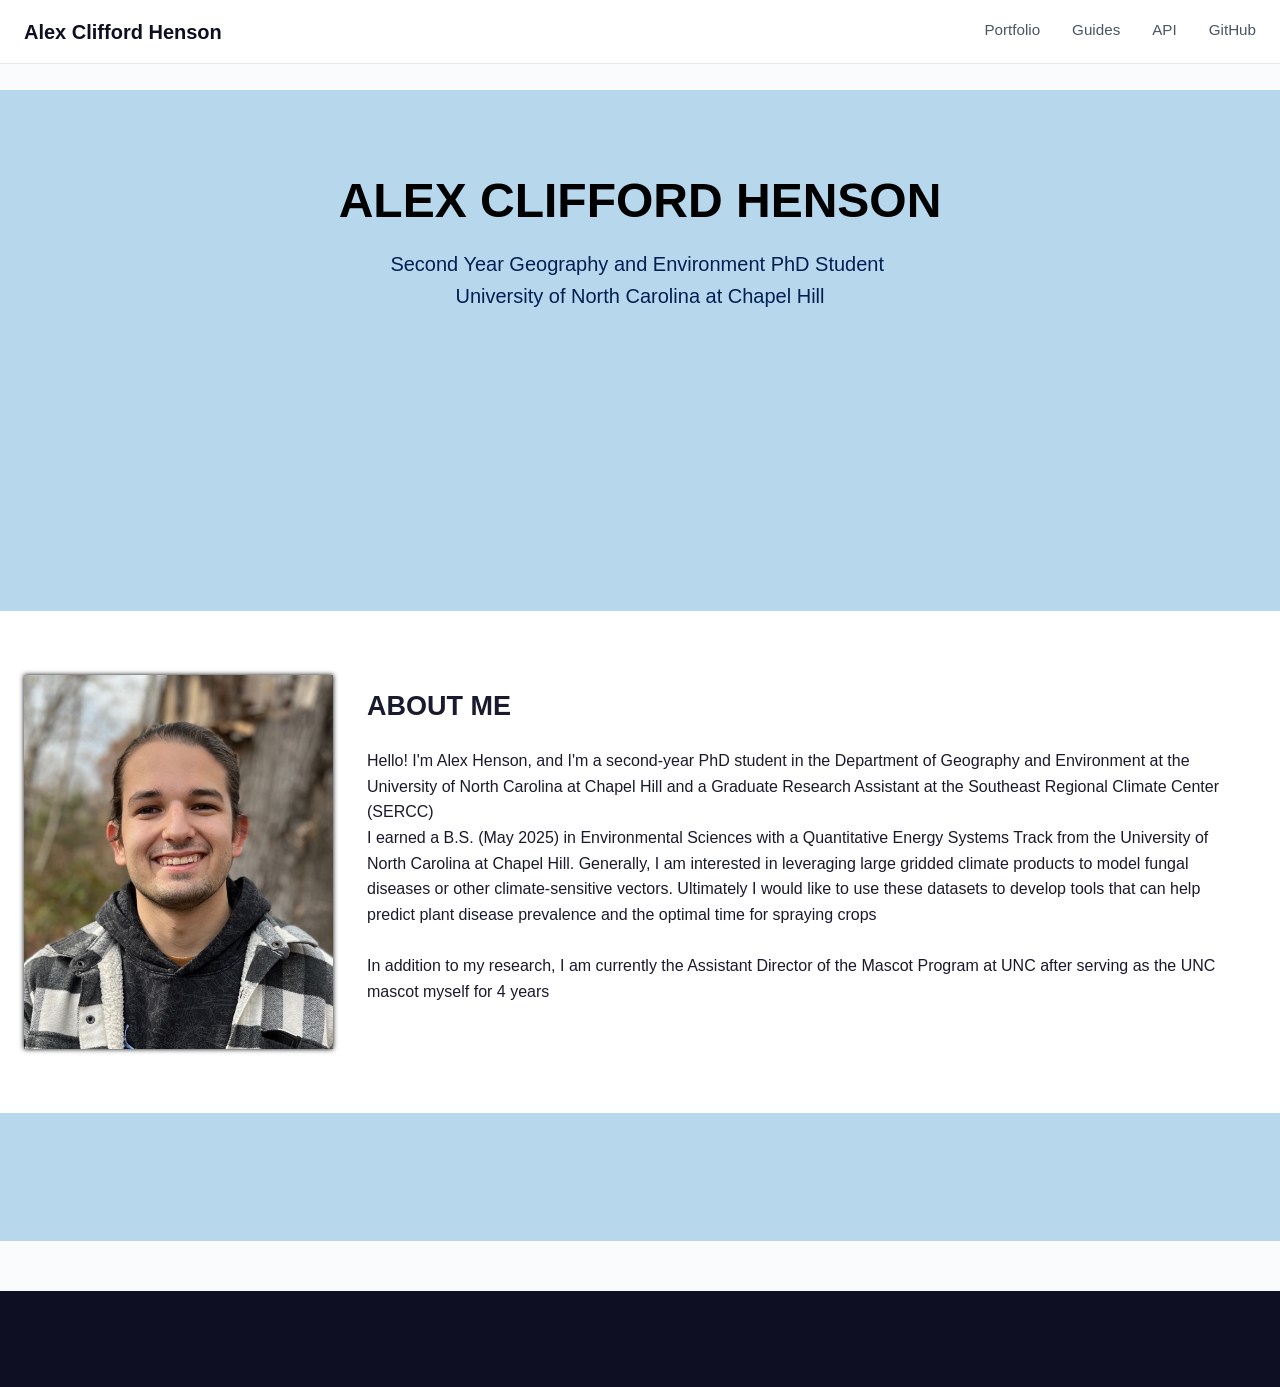
==== commit a659643f: "Add files via upload" ====
--- a/index.html
+++ b/index.html
@@ -1,155 +1,52 @@
+---
+permalink: "/index.html"
+collection: "index"
+
+---
 <!DOCTYPE html>
-<html lang="en">
+<html>
 <head>
 <meta charset="UTF-8">
 <meta name="viewport" content="width=device-width, initial-scale=1.0">
-<title>Alex Henson: GIS Portfolio</title>
-<meta name="description" content="GIS portfolio of Alex Henson, University of North Carolina at Chapel Hill: maps of terrain, coastlines, and transportation made in ArcGIS Pro.">
-<link rel="preload" href="fonts/archivo-latin-wdth.woff2" as="font" type="font/woff2" crossorigin>
-<link rel="preload" href="fonts/source-serif-4-latin-opsz.woff2" as="font" type="font/woff2" crossorigin>
-<link rel="icon" href="favicon.svg" type="image/svg+xml">
-<link rel="stylesheet" href="style.css">
+<meta name="generator" content="Silex v3.10.0">
+<link rel="stylesheet" href="/css/index-ea98a8149cb9fabbbd6441c2220438c2427bd8e5f3b2d7906283a4908a881b72.css" />
+<!-- Include Pagefind script -->
+<link rel="preload" href="pagefind/pagefind-ui.css" as="style" onload="this.rel='stylesheet'">
+<noscript>
+  <link rel="stylesheet" href="pagefind/pagefind-ui.css">
+</noscript>
+<script src="/pagefind/pagefind-ui.js"></script>
+<script>
+  window.addEventListener('load', (event) => {
+    // Initialisation de Pagefind
+    new PagefindUI({
+      element: "#search",
+      showImages: false,
+      showSubResults: true
+    });
+  });
+</script>
+
+
+
+<style>
+  .pagefind-ui__drawer {
+    background-color: white;
+
+    max-height: 70vh;
+    overflow-y: auto;
+    overflow-x: inherit;
+    padding: 0px 20px 20px 20px;
+    margin: 0px 5px;
+    box-shadow: 0 3px 5px 3px rgba(90, 90, 90, .11);
+    border-radius: 5px;
+  }
+</style>
+
+
+<title>index</title>
+
+
 </head>
-<body>
-
-<a class="skip-link" href="#main">Skip to content</a>
-
-<header class="site-header">
-  <div class="wrap header-inner">
-    <a class="wordmark" href="index.html">Alex Henson</a>
-    <nav class="site-nav" aria-label="Main">
-      <a href="#about">About</a>
-      <a href="projects.html">Projects</a>
-      <a href="#contact">Contact</a>
-    </nav>
-  </div>
-</header>
-
-<main id="main">
-
-  <section class="hero" aria-labelledby="page-title">
-    <div class="hero-text">
-      <h1 id="page-title" class="display">
-        <span class="name">Alex Henson</span>
-        <span class="portfolio-title">GIS Portfolio</span>
-      </h1>
-      <p class="hero-lede">
-        Maps I made at the University of North Carolina at Chapel Hill: terrain,
-        coastlines and seafloor, and the roads that run between them.
-      </p>
-      <a class="button" href="projects.html">View projects</a>
-    </div>
-
-    <figure class="hero-map">
-      <img src="images/hero-saint-john-topography.jpg" width="1086" height="514"
-           alt="Detail of a topographic map of St. John, U.S. Virgin Islands, with elevation colored from green at the coast to brown on the central ridge and contour lines every 100 meters.">
-      <figcaption>
-        Detail from <a href="projects.html#saint-john">Saint John: Terrain and Nature</a>,
-        built from a USGS 1-meter elevation model.
-      </figcaption>
-    </figure>
-  </section>
-
-  <section id="about" class="section" aria-labelledby="about-title">
-    <div class="wrap section-grid">
-      <h2 id="about-title" class="section-title">About</h2>
-
-      <div class="about-body">
-        <!-- To add your photo: put headshot.jpg in the images folder, then replace
-             the line "Your photo here" below with:
-             <img src="images/headshot.jpg" alt="Alex Henson"> -->
-        <figure class="headshot">
-          Your photo here
-        </figure>
-
-        <div class="bio">
-          <!-- Fill in the highlighted parts, then delete the <mark class="todo"> tags. -->
-          <p>
-            I'm a <mark class="todo">[year]</mark> at UNC-Chapel Hill studying
-            <mark class="todo">[major]</mark>. I like maps that explain something physical:
-            how high the ground is, how deep the water gets, and where a road can and
-            can't go.
-          </p>
-          <p>
-            Most of my work so far is in ArcGIS Pro, built from elevation models,
-            satellite imagery, and land cover data. After graduation I want to
-            <mark class="todo">[your goal, for example work in environmental planning or go to graduate school in geography]</mark>.
-          </p>
-
-          <div class="skills">
-            <h3>GIS skills</h3>
-            <ul>
-              <li>ArcGIS Pro: layout, symbology, and labeling</li>
-              <li>Elevation models, hillshades, and contours</li>
-              <li>Satellite imagery (Sentinel-2) and land cover data</li>
-              <li><mark class="todo">[Python, R, or other tools you've used]</mark></li>
-            </ul>
-          </div>
-        </div>
-      </div>
-    </div>
-  </section>
-
-  <section id="projects" class="section" aria-labelledby="projects-title">
-    <div class="wrap section-grid">
-      <h2 id="projects-title" class="section-title">Projects</h2>
-
-      <ul class="work-list">
-        <li>
-          <a class="work-item" href="projects.html#saint-john">
-            <div class="work-thumb">
-              <img src="images/thumbs/saint-john-terrain-and-nature.jpg" width="480" height="371" alt="" loading="lazy">
-            </div>
-            <div>
-              <h3>Saint John: Terrain and Nature</h3>
-              <p>Elevation, ocean depth, tree canopy, and seafloor habitat of St. John, U.S. Virgin Islands, in four panels.</p>
-            </div>
-          </a>
-        </li>
-        <li>
-          <a class="work-item" href="projects.html#portland-terrain">
-            <div class="work-thumb">
-              <img src="images/thumbs/portland-terrain.jpg" width="480" height="366" alt="" loading="lazy">
-            </div>
-            <div>
-              <h3>Portland Terrain</h3>
-              <p>Elevation, rivers, and contours inside the Tri-Metro boundary.</p>
-            </div>
-          </a>
-        </li>
-        <li>
-          <a class="work-item" href="projects.html#portland-roads">
-            <div class="work-thumb">
-              <img src="images/thumbs/portland-roads-and-airports.jpg" width="480" height="621" alt="" loading="lazy">
-            </div>
-            <div>
-              <h3>Portland Roads and Airports</h3>
-              <p>Interstates, highways, local roads, and Portland International Airport over the region's terrain.</p>
-            </div>
-          </a>
-        </li>
-      </ul>
-    </div>
-  </section>
-
-  <section id="contact" class="section" aria-labelledby="contact-title">
-    <div class="wrap section-grid">
-      <h2 id="contact-title" class="section-title">Contact</h2>
-      <div class="contact-lines">
-        <!-- Replace the email address in both places (href and text). -->
-        <p><span class="label">Email</span> <a href="mailto:your-email@unc.edu"><mark class="todo">your-email@unc.edu</mark></a></p>
-        <p><span class="label">GitHub</span> <a href="https://github.com/alexchenson">github.com/alexchenson</a></p>
-      </div>
-    </div>
-  </section>
-
-</main>
-
-<footer class="site-footer">
-  <div class="wrap">
-    <p>&copy; 2026 Alex Henson, University of North Carolina at Chapel Hill</p>
-  </div>
-</footer>
-
-</body>
-</html>
+<body id="ivl1"><a href="#main-content" class="skip-link">Skip to main content</a><header id="iahj-3" class="docs-header"><div id="iao9-3" class="docs-header__inner"><a href="/" class="docs-header__logo" id="io9d-3"><span id="io8b-3">Alex Clifford Henson<br id="iihlg7"/></span></a><input type="checkbox"  id="nav-toggle" class="navbar__checkbox"></input><div for="nav-toggle" id="iccte6-5-5-5-5-3" class="navbar__toggle" role="button" tabindex="0" onkeydown="if(event.key === 'Enter') { document.getElementById('nav-toggle').checked = !document.getElementById('nav-toggle').checked; }" aria-label="Open the menu">☰</div><nav id="ivhe-3-3-2" class="navbar__menu"><a href="/docs/" class="docs-header__link" id="i3snd-3-3-2">Portfolio</a><a href="/guides/" class="docs-header__link" id="ikrbh-3-3-2">Guides</a><a href="/guides/#api" class="docs-header__link" id="iq19r-3-3-2">API</a><a href="https://github.com" id="ijbyf-3-3-2" target="_blank" class="docs-header__link">GitHub</a></nav><label for="nav-toggle" id="i909vu-2-7" class="navbar__overlay" tabindex="0" aria-label="close menu" role="button" onkeydown="if(event.key === 'Enter') { this.click(); document.querySelector('.navbar__toggle').focus(); }" onclick="document.querySelector('.navbar__toggle').focus();"></label></div></header><main id="main-content" class="docs-main" tabindex="-1"><section id="iozyf" class="docs-hero"><div id="iybg6" class="docs-container"><h1 id="iunth" class="docs-hero__title">Alex Clifford Henson</h1><p id="ic6dc" class="docs-hero__subtitle">Second Year Geography and Environment PhD Student <br/>University of North Carolina at Chapel Hill</p><div class="silex-default-container" id="i1zcbr"><iframe width="650" height="187" src="https://embed.windy.com/embed.html?type=forecast&location=coordinates&detail=true&detailLat=35.91301798818043&detailLon=-79.0561845961336&metricTemp=default&metricRain=default&metricWind=default" frameborder="0"></iframe></div></div></section><section id="if12e" class="docs-section docs-section--alt"><div id="ic719" class="docs-container"><div id="igmco" class="docs-features"><img id="i5ik0t" src="/assets/ProfilePicture_Henson.JPG"/><div id="ins2a" class="docs-features__item"><div id="i96sk" class="silex-default-text">ABOUT ME</div><div id="iwk7zj" class="silex-default-text">Hello! I'm Alex Henson, and I'm a second-year PhD student in the Department of Geography and Environment at the University of North Carolina at Chapel Hill and a Graduate Research Assistant at the Southeast Regional Climate Center (SERCC) <br/>I earned a B.S. (May 2025) in Environmental Sciences with a Quantitative Energy Systems Track from the University of North Carolina at Chapel Hill. Generally, I am interested in leveraging large gridded climate products to model fungal diseases or other climate-sensitive vectors. Ultimately I would like to use these datasets to develop tools that can help predict plant disease prevalence and the optimal time for spraying crops<br draggable="true" id="i2f7j"/><br draggable="true" id="ir2nj"/>In addition to my research, I am currently the Assistant Director of the Mascot Program at UNC after serving as the UNC mascot myself for 4 years</div></div></div></div></section><div id="i6ysap" class="docs-section"></div></main><footer id="ismqe" class="docs-footer"></footer></body>
+</html>
--- a/css/index-ea98a8149cb9fabbbd6441c2220438c2427bd8e5f3b2d7906283a4908a881b72.css
+++ b/css/index-ea98a8149cb9fabbbd6441c2220438c2427bd8e5f3b2d7906283a4908a881b72.css
@@ -0,0 +1 @@
+* { box-sizing: border-box; } body {margin: 0;}*, *::before, *::after{box-sizing:border-box;}body{background-color:#fafbfc;color:#1a1a2e;font-family:-apple-system, BlinkMacSystemFont, 'Segoe UI', Roboto, 'Helvetica Neue', Arial, sans-serif;font-size:16px;line-height:1.6;margin:0;padding:0;}h1, h2, h3, h4, h5, h6{color:#0f0f23;font-weight:600;line-height:1.3;margin:0 0 0.5em 0;}h1{color:#0066ff;font-size:1rem;text-transform:uppercase;}h2{font-size:2rem;line-height:1.3em;padding:1.5em 0px 0em 0px;}h3{font-size:1.5rem;}h4{font-size:1.25rem;}h5{font-size:1.1rem;}h6{font-size:1rem;}p{color:#374151;margin:0 0 1em 0;}a{color:#2563eb;text-decoration:none;transition:color 0.2s ease;}a:hover{color:#1d4ed8;text-decoration:underline;}.docs-container{margin:0 auto;max-width:1280px;padding:0 24px;}.docs-header{background-color:#ffffff;border-bottom:1px solid #e5e7eb;height:64px;left:0;padding:0 24px;position:fixed;right:0;top:0;z-index:100;}.docs-header__inner{display:flex;height:100%;justify-content:space-between;margin:0 auto;max-width:1440px;}.docs-header__logo{align-items:center;color:#0f0f23;display:flex;font-size:1.25rem;font-weight:700;gap:12px;text-decoration:none;}.docs-header__logo:hover{text-decoration:none;}.docs-header__link{border-bottom:2px solid transparent;color:#4b5563;font-size:0.95rem;font-weight:500;padding:8px 0;transition:all 0.2s ease;}.docs-header__link:hover{border-bottom-color:#2563eb;color:#2563eb;text-decoration:none;}.docs-main{min-height:100vh;padding-top:64px;}code{background-color:#f1f5f9;border-radius:4px;color:#be185d;font-family:'SF Mono', 'Fira Code', 'Consolas', monospace;font-size:0.875em;padding:2px 6px;}pre{background-color:#1e293b;border-radius:8px;color:#e2e8f0;line-height:1.5;margin:1.5em 0;overflow-x:auto;padding:20px 24px;}pre code{background:transparent;color:inherit;font-size:0.9rem;padding:0;}details{border:1px solid #e5e7eb;border-radius:8px;margin:1em 0;overflow:hidden;}summary{align-items:center;background-color:#f9fafb;color:#1f2937;cursor:pointer;display:flex;font-weight:500;justify-content:space-between;list-style:none;padding:16px 20px;transition:background 0.2s ease;}summary::-webkit-details-marker{display:none;}summary::after{color:#6b7280;content:'+';font-size:1.25rem;transition:transform 0.2s ease;}details[open] summary::after{content:'−';}summary:hover{background-color:#f3f4f6;}details > div, details > p{border-top:1px solid #e5e7eb;padding:16px 20px;}table{border-collapse:collapse;font-size:0.9rem;margin:1.5em 0;width:100%;}th, td{border-bottom:1px solid #e5e7eb;padding:12px 16px;text-align:left;}th{background-color:#f9fafb;color:#374151;font-weight:600;}tr:hover td{background-color:#f9fafb;}.docs-hero{background-attachment:unset;background-image:unset;background-image-color:unset;background-image-gradient:unset;background-image-gradient-dir:unset;background-image-gradient-type:unset;background-position:unset;background-repeat:unset;background-size:unset;border:1 solid;padding:80px 24px;text-align:center;}.docs-hero__title{color:#0f0f23;font-size:3rem;margin-bottom:16px;text-align:center;}.docs-hero__subtitle{color:#6b7280;font-size:1.25rem;margin:0 auto 32px;max-width:600px;}.docs-footer{background-color:#0f0f23;color:#9ca3af;margin:50px 0px 0px 0px;padding:64px 24px 32px;}.docs-section{background-color:#b7d7ed;box-shadow:unset;padding:64px 0;}.docs-section--alt{background-color:#ffffff;}ul, ol{margin:0 0 1em 0;padding-left:1.5em;}li{margin-bottom:0.5em;}.docs-features{display:flex;flex-wrap:wrap;gap:24px;}.docs-features__item{flex:1 1 280px;max-width:100%;}html{scroll-behavior:smooth;scroll-padding-top:80px;}a:focus, button:focus, input:focus{outline:2px solid #2563eb;outline-offset:2px;}::selection{background-color:#dbeafe;color:#1e40af;}.navbar__toggle{display:none;}.navbar__checkbox{display:none;}.navbar__menu{align-items:center;column-gap:32px;display:flex;row-gap:32px;}h1 + h2{padding:0em 0px 0em 0px;}.docs-content__header-hr + p{margin:50px 0px 0px 0px;}.silex-default-container{min-height:100px;}.silex-default-text{padding:10px;}.navbar__overlay{display:none;opacity:0;}.skip-link{background-color:#2563eb;border-radius:0 0 5px 0;color:white;font-weight:bold;left:0;padding:12px 24px;position:absolute;text-decoration:none;top:-100px;transition:top 0.2s;z-index:9999;}.skip-link:focus{outline:3px solid #ffcc00;top:0;}#i5ik0t{height:374px;width:309px;box-shadow:0 0 5px 0 black ;}#i96sk{font-size:27px;font-weight:700;}#i2f7j{caret-color:rgba(0, 0, 0, 0);}#ir2nj{caret-color:rgba(0, 0, 0, 0);}#i6ysap{background-attachment:unset;background-color:#b7d7ed;background-image:unset;background-image-color:unset;background-image-gradient:unset;background-image-gradient-dir:unset;background-image-gradient-type:unset;background-position:unset;background-repeat:unset;background-size:unset;}div{background-attachment:scroll;background-image:none;background-position:left top;background-repeat:repeat;background-size:auto;}#iozyf{background-attachment:scroll;background-color:#b7d7ed;background-image-color:unset;background-image-gradient:unset;background-image-gradient-dir:unset;background-image-gradient-type:unset;background-position:left top;background-repeat:repeat;background-size:auto;}#iozyf.docs-hero{border:1 solid #000000;}#iunth{color:#000000;}#ic6dc{color:#002053;}#if12e{border:0px solid;box-shadow:unset;}#ic719{border:0px solid;}#i742ep{box-shadow:0 0 5px 0 black ;}@media (max-width: 992px){.docs-hero{padding:60px 24px;}.docs-hero__title{font-size:2.5rem;}.docs-features__item{flex:1 1 240px;}h1{font-size:2rem;}h2{font-size:1.75rem;}}@media (max-width: 768px){.docs-header{height:56px;padding:0 16px;}.docs-header__inner{flex-wrap:wrap;}.docs-main{padding-top:56px;}.docs-hero{padding:48px 16px;}.docs-hero__title{font-size:2rem;}.docs-hero__subtitle{font-size:1.1rem;}.docs-section{padding:48px 0;}.docs-features{flex-direction:column;}.docs-features__item{flex:1 1 100%;}.docs-footer{padding:48px 16px 24px;}pre{font-size:0.85rem;padding:16px;}table{display:block;overflow-x:auto;}th, td{padding:10px 12px;white-space:nowrap;}details{margin:0.75em 0;}summary{padding:14px 16px;}details > div{padding:14px 16px;}h1{font-size:1.75rem;}h2{font-size:1.5rem;}h3{font-size:1.25rem;}html{scroll-padding-top:60px;}.navbar__toggle{cursor:pointer;display:block;font-size:1.8rem;padding:0px 10px 0px 10px;}.navbar__menu{background-attachment:initial;background-clip:initial;background-color:white;background-image:initial;background-origin:initial;background-position-x:initial;background-position-y:initial;background-repeat:initial;background-size:initial;box-shadow:rgba(0, 0, 0, 0.1) 0px 4px 10px;display:flex;flex-direction:column;left:0px;max-height:0px;opacity:0;overflow-x:hidden;overflow-y:hidden;padding:0px;position:absolute;right:0px;top:52px;transition:all 0.3s ease-in-out;transition-behavior:normal;transition-delay:0s;}.navbar__checkbox:checked ~ .navbar__menu{max-height:100vh;opacity:1;padding:90px 20px 50px 20px;}.navbar__checkbox:checked ~ .doc-header__search{display:block;left:10px;position:absolute;right:10px;top:64px;}.navbar__checkbox:checked ~ .docs-header__search{opacity:1;}.navbar__overlay{background-color:rgba(0,0,0,0.5);bottom:0px;height:100vh;left:0px;position:fixed;right:0px;top:52px;width:100%;z-index:-1;}.navbar__checkbox:checked .navbar__overlay{display:block;opacity:1;}.navbar__checkbox:checked ~ .navbar__overlay{display:block;opacity:1;}.navbar__overlay:focus{background-color:rgba(0,0,0,0.6);outline:3px solid #2563eb;}}@media (max-width: 480px){body{font-size:15px;}.docs-header{height:52px;}.docs-header__logo{font-size:1.1rem;}.docs-main{padding-top:52px;}.docs-hero{padding:40px 12px;}.docs-hero__title{font-size:1.75rem;}.docs-hero__subtitle{font-size:1rem;}.docs-container{padding:0 12px;}.docs-section{padding:40px 0;}.docs-footer{padding:40px 12px 20px;}pre{border-radius:6px;font-size:0.8rem;padding:14px;}code{font-size:0.8em;padding:1px 4px;}summary{font-size:0.95rem;padding:12px 14px;}details > div{font-size:0.9rem;padding:12px 14px;}h1{font-size:1.5rem;}h2{font-size:1.35rem;}h3{font-size:1.15rem;}h4{font-size:1.05rem;}p{font-size:0.95rem;}}
--- a/pagefind/pagefind-ui.css
+++ b/pagefind/pagefind-ui.css
@@ -0,0 +1 @@
+.pagefind-ui__result.svelte-j9e30.svelte-j9e30{list-style-type:none;display:flex;align-items:flex-start;gap:min(calc(40px * var(--pagefind-ui-scale)),3%);padding:calc(30px * var(--pagefind-ui-scale)) 0 calc(40px * var(--pagefind-ui-scale));border-top:solid var(--pagefind-ui-border-width) var(--pagefind-ui-border)}.pagefind-ui__result.svelte-j9e30.svelte-j9e30:last-of-type{border-bottom:solid var(--pagefind-ui-border-width) var(--pagefind-ui-border)}.pagefind-ui__result-thumb.svelte-j9e30.svelte-j9e30{width:min(30%,calc((30% - (100px * var(--pagefind-ui-scale))) * 100000));max-width:calc(120px * var(--pagefind-ui-scale));margin-top:calc(10px * var(--pagefind-ui-scale));aspect-ratio:var(--pagefind-ui-image-box-ratio);position:relative}.pagefind-ui__result-image.svelte-j9e30.svelte-j9e30{display:block;position:absolute;left:50%;transform:translate(-50%);font-size:0;width:auto;height:auto;max-width:100%;max-height:100%;border-radius:var(--pagefind-ui-image-border-radius)}.pagefind-ui__result-inner.svelte-j9e30.svelte-j9e30{flex:1;display:flex;flex-direction:column;align-items:flex-start;margin-top:calc(10px * var(--pagefind-ui-scale))}.pagefind-ui__result-title.svelte-j9e30.svelte-j9e30{display:inline-block;font-weight:700;font-size:calc(21px * var(--pagefind-ui-scale));margin-top:0;margin-bottom:0}.pagefind-ui__result-title.svelte-j9e30 .pagefind-ui__result-link.svelte-j9e30{color:var(--pagefind-ui-text);text-decoration:none}.pagefind-ui__result-title.svelte-j9e30 .pagefind-ui__result-link.svelte-j9e30:hover{text-decoration:underline}.pagefind-ui__result-excerpt.svelte-j9e30.svelte-j9e30{display:inline-block;font-weight:400;font-size:calc(16px * var(--pagefind-ui-scale));margin-top:calc(4px * var(--pagefind-ui-scale));margin-bottom:0;min-width:calc(250px * var(--pagefind-ui-scale))}.pagefind-ui__loading.svelte-j9e30.svelte-j9e30{color:var(--pagefind-ui-text);background-color:var(--pagefind-ui-text);border-radius:var(--pagefind-ui-border-radius);opacity:.1;pointer-events:none}.pagefind-ui__result-tags.svelte-j9e30.svelte-j9e30{list-style-type:none;padding:0;display:flex;gap:calc(20px * var(--pagefind-ui-scale));flex-wrap:wrap;margin-top:calc(20px * var(--pagefind-ui-scale))}.pagefind-ui__result-tag.svelte-j9e30.svelte-j9e30{padding:calc(4px * var(--pagefind-ui-scale)) calc(8px * var(--pagefind-ui-scale));font-size:calc(14px * var(--pagefind-ui-scale));border-radius:var(--pagefind-ui-border-radius);background-color:var(--pagefind-ui-tag)}.pagefind-ui__result.svelte-4xnkmf.svelte-4xnkmf{list-style-type:none;display:flex;align-items:flex-start;gap:min(calc(40px * var(--pagefind-ui-scale)),3%);padding:calc(30px * var(--pagefind-ui-scale)) 0 calc(40px * var(--pagefind-ui-scale));border-top:solid var(--pagefind-ui-border-width) var(--pagefind-ui-border)}.pagefind-ui__result.svelte-4xnkmf.svelte-4xnkmf:last-of-type{border-bottom:solid var(--pagefind-ui-border-width) var(--pagefind-ui-border)}.pagefind-ui__result-nested.svelte-4xnkmf.svelte-4xnkmf{display:flex;flex-direction:column;padding-left:calc(20px * var(--pagefind-ui-scale))}.pagefind-ui__result-nested.svelte-4xnkmf.svelte-4xnkmf:first-of-type{padding-top:calc(10px * var(--pagefind-ui-scale))}.pagefind-ui__result-nested.svelte-4xnkmf .pagefind-ui__result-link.svelte-4xnkmf{font-size:.9em;position:relative}.pagefind-ui__result-nested.svelte-4xnkmf .pagefind-ui__result-link.svelte-4xnkmf:before{content:"\2937  ";position:absolute;top:0;right:calc(100% + .1em)}.pagefind-ui__result-thumb.svelte-4xnkmf.svelte-4xnkmf{width:min(30%,calc((30% - (100px * var(--pagefind-ui-scale))) * 100000));max-width:calc(120px * var(--pagefind-ui-scale));margin-top:calc(10px * var(--pagefind-ui-scale));aspect-ratio:var(--pagefind-ui-image-box-ratio);position:relative}.pagefind-ui__result-image.svelte-4xnkmf.svelte-4xnkmf{display:block;position:absolute;left:50%;transform:translate(-50%);font-size:0;width:auto;height:auto;max-width:100%;max-height:100%;border-radius:var(--pagefind-ui-image-border-radius)}.pagefind-ui__result-inner.svelte-4xnkmf.svelte-4xnkmf{flex:1;display:flex;flex-direction:column;align-items:flex-start;margin-top:calc(10px * var(--pagefind-ui-scale))}.pagefind-ui__result-title.svelte-4xnkmf.svelte-4xnkmf{display:inline-block;font-weight:700;font-size:calc(21px * var(--pagefind-ui-scale));margin-top:0;margin-bottom:0}.pagefind-ui__result-title.svelte-4xnkmf .pagefind-ui__result-link.svelte-4xnkmf{color:var(--pagefind-ui-text);text-decoration:none}.pagefind-ui__result-title.svelte-4xnkmf .pagefind-ui__result-link.svelte-4xnkmf:hover{text-decoration:underline}.pagefind-ui__result-excerpt.svelte-4xnkmf.svelte-4xnkmf{display:inline-block;font-weight:400;font-size:calc(16px * var(--pagefind-ui-scale));margin-top:calc(4px * var(--pagefind-ui-scale));margin-bottom:0;min-width:calc(250px * var(--pagefind-ui-scale))}.pagefind-ui__loading.svelte-4xnkmf.svelte-4xnkmf{color:var(--pagefind-ui-text);background-color:var(--pagefind-ui-text);border-radius:var(--pagefind-ui-border-radius);opacity:.1;pointer-events:none}.pagefind-ui__result-tags.svelte-4xnkmf.svelte-4xnkmf{list-style-type:none;padding:0;display:flex;gap:calc(20px * var(--pagefind-ui-scale));flex-wrap:wrap;margin-top:calc(20px * var(--pagefind-ui-scale))}.pagefind-ui__result-tag.svelte-4xnkmf.svelte-4xnkmf{padding:calc(4px * var(--pagefind-ui-scale)) calc(8px * var(--pagefind-ui-scale));font-size:calc(14px * var(--pagefind-ui-scale));border-radius:var(--pagefind-ui-border-radius);background-color:var(--pagefind-ui-tag)}legend.svelte-1v2r7ls.svelte-1v2r7ls{position:absolute;clip:rect(0 0 0 0)}.pagefind-ui__filter-panel.svelte-1v2r7ls.svelte-1v2r7ls{min-width:min(calc(260px * var(--pagefind-ui-scale)),100%);flex:1;display:flex;flex-direction:column;margin-top:calc(20px * var(--pagefind-ui-scale))}.pagefind-ui__filter-group.svelte-1v2r7ls.svelte-1v2r7ls{border:0;padding:0}.pagefind-ui__filter-block.svelte-1v2r7ls.svelte-1v2r7ls{padding:0;display:block;border-bottom:solid calc(2px * var(--pagefind-ui-scale)) var(--pagefind-ui-border);padding:calc(20px * var(--pagefind-ui-scale)) 0}.pagefind-ui__filter-name.svelte-1v2r7ls.svelte-1v2r7ls{font-size:calc(16px * var(--pagefind-ui-scale));position:relative;display:flex;align-items:center;list-style:none;font-weight:700;cursor:pointer;height:calc(24px * var(--pagefind-ui-scale))}.pagefind-ui__filter-name.svelte-1v2r7ls.svelte-1v2r7ls::-webkit-details-marker{display:none}.pagefind-ui__filter-name.svelte-1v2r7ls.svelte-1v2r7ls:after{position:absolute;content:"";right:calc(6px * var(--pagefind-ui-scale));top:50%;width:calc(8px * var(--pagefind-ui-scale));height:calc(8px * var(--pagefind-ui-scale));border:solid calc(2px * var(--pagefind-ui-scale)) currentColor;border-right:0;border-top:0;transform:translateY(-70%) rotate(-45deg)}.pagefind-ui__filter-block[open].svelte-1v2r7ls .pagefind-ui__filter-name.svelte-1v2r7ls:after{transform:translateY(-70%) rotate(-225deg)}.pagefind-ui__filter-group.svelte-1v2r7ls.svelte-1v2r7ls{display:flex;flex-direction:column;gap:calc(20px * var(--pagefind-ui-scale));padding-top:calc(30px * var(--pagefind-ui-scale))}.pagefind-ui__filter-value.svelte-1v2r7ls.svelte-1v2r7ls{position:relative;display:flex;align-items:center;gap:calc(8px * var(--pagefind-ui-scale))}.pagefind-ui__filter-value.svelte-1v2r7ls.svelte-1v2r7ls:before{position:absolute;content:"";top:50%;left:calc(8px * var(--pagefind-ui-scale));width:0px;height:0px;border:solid 1px #fff;opacity:0;transform:translate(calc(4.5px * var(--pagefind-ui-scale) * -1),calc(.8px * var(--pagefind-ui-scale))) skew(-5deg) rotate(-45deg);transform-origin:top left;border-top:0;border-right:0;pointer-events:none}.pagefind-ui__filter-value.pagefind-ui__filter-value--checked.svelte-1v2r7ls.svelte-1v2r7ls:before{opacity:1;width:calc(9px * var(--pagefind-ui-scale));height:calc(4px * var(--pagefind-ui-scale));transition:width .1s ease-out .1s,height .1s ease-in}.pagefind-ui__filter-checkbox.svelte-1v2r7ls.svelte-1v2r7ls{margin:0;width:calc(16px * var(--pagefind-ui-scale));height:calc(16px * var(--pagefind-ui-scale));border:solid 1px var(--pagefind-ui-border);appearance:none;-webkit-appearance:none;border-radius:calc(var(--pagefind-ui-border-radius) / 2);background-color:var(--pagefind-ui-background);cursor:pointer}.pagefind-ui__filter-checkbox.svelte-1v2r7ls.svelte-1v2r7ls:checked{background-color:var(--pagefind-ui-primary);border:solid 1px var(--pagefind-ui-primary)}.pagefind-ui__filter-label.svelte-1v2r7ls.svelte-1v2r7ls{cursor:pointer;font-size:calc(16px * var(--pagefind-ui-scale));font-weight:400}.pagefind-ui--reset *:where(:not(html,iframe,canvas,img,svg,video):not(svg *,symbol *)){all:unset;display:revert;outline:revert}.pagefind-ui--reset *,.pagefind-ui--reset *:before,.pagefind-ui--reset *:after{box-sizing:border-box}.pagefind-ui--reset a,.pagefind-ui--reset button{cursor:revert}.pagefind-ui--reset ol,.pagefind-ui--reset ul,.pagefind-ui--reset menu{list-style:none}.pagefind-ui--reset img{max-width:100%}.pagefind-ui--reset table{border-collapse:collapse}.pagefind-ui--reset input,.pagefind-ui--reset textarea{-webkit-user-select:auto}.pagefind-ui--reset textarea{white-space:revert}.pagefind-ui--reset meter{-webkit-appearance:revert;appearance:revert}.pagefind-ui--reset ::placeholder{color:unset}.pagefind-ui--reset :where([hidden]){display:none}.pagefind-ui--reset :where([contenteditable]:not([contenteditable="false"])){-moz-user-modify:read-write;-webkit-user-modify:read-write;overflow-wrap:break-word;-webkit-line-break:after-white-space;-webkit-user-select:auto}.pagefind-ui--reset :where([draggable="true"]){-webkit-user-drag:element}.pagefind-ui--reset mark{all:revert}:root{--pagefind-ui-scale:.8;--pagefind-ui-primary:#393939;--pagefind-ui-text:#393939;--pagefind-ui-background:#ffffff;--pagefind-ui-border:#eeeeee;--pagefind-ui-tag:#eeeeee;--pagefind-ui-border-width:2px;--pagefind-ui-border-radius:8px;--pagefind-ui-image-border-radius:8px;--pagefind-ui-image-box-ratio:3 / 2;--pagefind-ui-font:system, -apple-system, "BlinkMacSystemFont", ".SFNSText-Regular", "San Francisco", "Roboto", "Segoe UI", "Helvetica Neue", "Lucida Grande", "Ubuntu", "arial", sans-serif}.pagefind-ui.svelte-e9gkc3{width:100%;color:var(--pagefind-ui-text);font-family:var(--pagefind-ui-font)}.pagefind-ui__hidden.svelte-e9gkc3{display:none!important}.pagefind-ui__suppressed.svelte-e9gkc3{opacity:0;pointer-events:none}.pagefind-ui__form.svelte-e9gkc3{position:relative}.pagefind-ui__form.svelte-e9gkc3:before{background-color:var(--pagefind-ui-text);width:calc(18px * var(--pagefind-ui-scale));height:calc(18px * var(--pagefind-ui-scale));top:calc(23px * var(--pagefind-ui-scale));left:calc(20px * var(--pagefind-ui-scale));content:"";position:absolute;display:block;opacity:.7;-webkit-mask-image:url("data:image/svg+xml,%3Csvg width='18' height='18' viewBox='0 0 18 18' fill='none' xmlns='http://www.w3.org/2000/svg'%3E%3Cpath d='M12.7549 11.255H11.9649L11.6849 10.985C12.6649 9.845 13.2549 8.365 13.2549 6.755C13.2549 3.165 10.3449 0.255005 6.75488 0.255005C3.16488 0.255005 0.254883 3.165 0.254883 6.755C0.254883 10.345 3.16488 13.255 6.75488 13.255C8.36488 13.255 9.84488 12.665 10.9849 11.685L11.2549 11.965V12.755L16.2549 17.745L17.7449 16.255L12.7549 11.255ZM6.75488 11.255C4.26488 11.255 2.25488 9.245 2.25488 6.755C2.25488 4.26501 4.26488 2.255 6.75488 2.255C9.24488 2.255 11.2549 4.26501 11.2549 6.755C11.2549 9.245 9.24488 11.255 6.75488 11.255Z' fill='%23000000'/%3E%3C/svg%3E%0A");mask-image:url("data:image/svg+xml,%3Csvg width='18' height='18' viewBox='0 0 18 18' fill='none' xmlns='http://www.w3.org/2000/svg'%3E%3Cpath d='M12.7549 11.255H11.9649L11.6849 10.985C12.6649 9.845 13.2549 8.365 13.2549 6.755C13.2549 3.165 10.3449 0.255005 6.75488 0.255005C3.16488 0.255005 0.254883 3.165 0.254883 6.755C0.254883 10.345 3.16488 13.255 6.75488 13.255C8.36488 13.255 9.84488 12.665 10.9849 11.685L11.2549 11.965V12.755L16.2549 17.745L17.7449 16.255L12.7549 11.255ZM6.75488 11.255C4.26488 11.255 2.25488 9.245 2.25488 6.755C2.25488 4.26501 4.26488 2.255 6.75488 2.255C9.24488 2.255 11.2549 4.26501 11.2549 6.755C11.2549 9.245 9.24488 11.255 6.75488 11.255Z' fill='%23000000'/%3E%3C/svg%3E%0A");-webkit-mask-size:100%;mask-size:100%;z-index:9;pointer-events:none}.pagefind-ui__search-input.svelte-e9gkc3{height:calc(64px * var(--pagefind-ui-scale));padding:0 calc(70px * var(--pagefind-ui-scale)) 0 calc(54px * var(--pagefind-ui-scale));background-color:var(--pagefind-ui-background);border:var(--pagefind-ui-border-width) solid var(--pagefind-ui-border);border-radius:var(--pagefind-ui-border-radius);font-size:calc(21px * var(--pagefind-ui-scale));position:relative;appearance:none;-webkit-appearance:none;display:flex;width:100%;box-sizing:border-box;font-weight:700}.pagefind-ui__search-input.svelte-e9gkc3::placeholder{opacity:.2}.pagefind-ui__search-clear.svelte-e9gkc3{position:absolute;top:calc(3px * var(--pagefind-ui-scale));right:calc(3px * var(--pagefind-ui-scale));height:calc(58px * var(--pagefind-ui-scale));padding:0 calc(15px * var(--pagefind-ui-scale)) 0 calc(2px * var(--pagefind-ui-scale));color:var(--pagefind-ui-text);font-size:calc(14px * var(--pagefind-ui-scale));cursor:pointer;background-color:var(--pagefind-ui-background);border-radius:var(--pagefind-ui-border-radius)}.pagefind-ui__drawer.svelte-e9gkc3{gap:calc(60px * var(--pagefind-ui-scale));display:flex;flex-direction:row;flex-wrap:wrap}.pagefind-ui__results-area.svelte-e9gkc3{min-width:min(calc(400px * var(--pagefind-ui-scale)),100%);flex:1000;margin-top:calc(20px * var(--pagefind-ui-scale))}.pagefind-ui__results.svelte-e9gkc3{padding:0}.pagefind-ui__message.svelte-e9gkc3{box-sizing:content-box;font-size:calc(16px * var(--pagefind-ui-scale));height:calc(24px * var(--pagefind-ui-scale));padding:calc(20px * var(--pagefind-ui-scale)) 0;display:flex;align-items:center;font-weight:700;margin-top:0}.pagefind-ui__button.svelte-e9gkc3{margin-top:calc(40px * var(--pagefind-ui-scale));border:var(--pagefind-ui-border-width) solid var(--pagefind-ui-border);border-radius:var(--pagefind-ui-border-radius);height:calc(48px * var(--pagefind-ui-scale));padding:0 calc(12px * var(--pagefind-ui-scale));font-size:calc(16px * var(--pagefind-ui-scale));color:var(--pagefind-ui-primary);background:var(--pagefind-ui-background);width:100%;text-align:center;font-weight:700;cursor:pointer}.pagefind-ui__button.svelte-e9gkc3:hover{border-color:var(--pagefind-ui-primary);color:var(--pagefind-ui-primary);background:var(--pagefind-ui-background)}
--- a/pagefind/pagefind-ui.css
+++ b/pagefind/pagefind-ui.css
@@ -0,0 +1 @@
+.pagefind-ui__result.svelte-j9e30.svelte-j9e30{list-style-type:none;display:flex;align-items:flex-start;gap:min(calc(40px * var(--pagefind-ui-scale)),3%);padding:calc(30px * var(--pagefind-ui-scale)) 0 calc(40px * var(--pagefind-ui-scale));border-top:solid var(--pagefind-ui-border-width) var(--pagefind-ui-border)}.pagefind-ui__result.svelte-j9e30.svelte-j9e30:last-of-type{border-bottom:solid var(--pagefind-ui-border-width) var(--pagefind-ui-border)}.pagefind-ui__result-thumb.svelte-j9e30.svelte-j9e30{width:min(30%,calc((30% - (100px * var(--pagefind-ui-scale))) * 100000));max-width:calc(120px * var(--pagefind-ui-scale));margin-top:calc(10px * var(--pagefind-ui-scale));aspect-ratio:var(--pagefind-ui-image-box-ratio);position:relative}.pagefind-ui__result-image.svelte-j9e30.svelte-j9e30{display:block;position:absolute;left:50%;transform:translate(-50%);font-size:0;width:auto;height:auto;max-width:100%;max-height:100%;border-radius:var(--pagefind-ui-image-border-radius)}.pagefind-ui__result-inner.svelte-j9e30.svelte-j9e30{flex:1;display:flex;flex-direction:column;align-items:flex-start;margin-top:calc(10px * var(--pagefind-ui-scale))}.pagefind-ui__result-title.svelte-j9e30.svelte-j9e30{display:inline-block;font-weight:700;font-size:calc(21px * var(--pagefind-ui-scale));margin-top:0;margin-bottom:0}.pagefind-ui__result-title.svelte-j9e30 .pagefind-ui__result-link.svelte-j9e30{color:var(--pagefind-ui-text);text-decoration:none}.pagefind-ui__result-title.svelte-j9e30 .pagefind-ui__result-link.svelte-j9e30:hover{text-decoration:underline}.pagefind-ui__result-excerpt.svelte-j9e30.svelte-j9e30{display:inline-block;font-weight:400;font-size:calc(16px * var(--pagefind-ui-scale));margin-top:calc(4px * var(--pagefind-ui-scale));margin-bottom:0;min-width:calc(250px * var(--pagefind-ui-scale))}.pagefind-ui__loading.svelte-j9e30.svelte-j9e30{color:var(--pagefind-ui-text);background-color:var(--pagefind-ui-text);border-radius:var(--pagefind-ui-border-radius);opacity:.1;pointer-events:none}.pagefind-ui__result-tags.svelte-j9e30.svelte-j9e30{list-style-type:none;padding:0;display:flex;gap:calc(20px * var(--pagefind-ui-scale));flex-wrap:wrap;margin-top:calc(20px * var(--pagefind-ui-scale))}.pagefind-ui__result-tag.svelte-j9e30.svelte-j9e30{padding:calc(4px * var(--pagefind-ui-scale)) calc(8px * var(--pagefind-ui-scale));font-size:calc(14px * var(--pagefind-ui-scale));border-radius:var(--pagefind-ui-border-radius);background-color:var(--pagefind-ui-tag)}.pagefind-ui__result.svelte-4xnkmf.svelte-4xnkmf{list-style-type:none;display:flex;align-items:flex-start;gap:min(calc(40px * var(--pagefind-ui-scale)),3%);padding:calc(30px * var(--pagefind-ui-scale)) 0 calc(40px * var(--pagefind-ui-scale));border-top:solid var(--pagefind-ui-border-width) var(--pagefind-ui-border)}.pagefind-ui__result.svelte-4xnkmf.svelte-4xnkmf:last-of-type{border-bottom:solid var(--pagefind-ui-border-width) var(--pagefind-ui-border)}.pagefind-ui__result-nested.svelte-4xnkmf.svelte-4xnkmf{display:flex;flex-direction:column;padding-left:calc(20px * var(--pagefind-ui-scale))}.pagefind-ui__result-nested.svelte-4xnkmf.svelte-4xnkmf:first-of-type{padding-top:calc(10px * var(--pagefind-ui-scale))}.pagefind-ui__result-nested.svelte-4xnkmf .pagefind-ui__result-link.svelte-4xnkmf{font-size:.9em;position:relative}.pagefind-ui__result-nested.svelte-4xnkmf .pagefind-ui__result-link.svelte-4xnkmf:before{content:"\2937  ";position:absolute;top:0;right:calc(100% + .1em)}.pagefind-ui__result-thumb.svelte-4xnkmf.svelte-4xnkmf{width:min(30%,calc((30% - (100px * var(--pagefind-ui-scale))) * 100000));max-width:calc(120px * var(--pagefind-ui-scale));margin-top:calc(10px * var(--pagefind-ui-scale));aspect-ratio:var(--pagefind-ui-image-box-ratio);position:relative}.pagefind-ui__result-image.svelte-4xnkmf.svelte-4xnkmf{display:block;position:absolute;left:50%;transform:translate(-50%);font-size:0;width:auto;height:auto;max-width:100%;max-height:100%;border-radius:var(--pagefind-ui-image-border-radius)}.pagefind-ui__result-inner.svelte-4xnkmf.svelte-4xnkmf{flex:1;display:flex;flex-direction:column;align-items:flex-start;margin-top:calc(10px * var(--pagefind-ui-scale))}.pagefind-ui__result-title.svelte-4xnkmf.svelte-4xnkmf{display:inline-block;font-weight:700;font-size:calc(21px * var(--pagefind-ui-scale));margin-top:0;margin-bottom:0}.pagefind-ui__result-title.svelte-4xnkmf .pagefind-ui__result-link.svelte-4xnkmf{color:var(--pagefind-ui-text);text-decoration:none}.pagefind-ui__result-title.svelte-4xnkmf .pagefind-ui__result-link.svelte-4xnkmf:hover{text-decoration:underline}.pagefind-ui__result-excerpt.svelte-4xnkmf.svelte-4xnkmf{display:inline-block;font-weight:400;font-size:calc(16px * var(--pagefind-ui-scale));margin-top:calc(4px * var(--pagefind-ui-scale));margin-bottom:0;min-width:calc(250px * var(--pagefind-ui-scale))}.pagefind-ui__loading.svelte-4xnkmf.svelte-4xnkmf{color:var(--pagefind-ui-text);background-color:var(--pagefind-ui-text);border-radius:var(--pagefind-ui-border-radius);opacity:.1;pointer-events:none}.pagefind-ui__result-tags.svelte-4xnkmf.svelte-4xnkmf{list-style-type:none;padding:0;display:flex;gap:calc(20px * var(--pagefind-ui-scale));flex-wrap:wrap;margin-top:calc(20px * var(--pagefind-ui-scale))}.pagefind-ui__result-tag.svelte-4xnkmf.svelte-4xnkmf{padding:calc(4px * var(--pagefind-ui-scale)) calc(8px * var(--pagefind-ui-scale));font-size:calc(14px * var(--pagefind-ui-scale));border-radius:var(--pagefind-ui-border-radius);background-color:var(--pagefind-ui-tag)}legend.svelte-1v2r7ls.svelte-1v2r7ls{position:absolute;clip:rect(0 0 0 0)}.pagefind-ui__filter-panel.svelte-1v2r7ls.svelte-1v2r7ls{min-width:min(calc(260px * var(--pagefind-ui-scale)),100%);flex:1;display:flex;flex-direction:column;margin-top:calc(20px * var(--pagefind-ui-scale))}.pagefind-ui__filter-group.svelte-1v2r7ls.svelte-1v2r7ls{border:0;padding:0}.pagefind-ui__filter-block.svelte-1v2r7ls.svelte-1v2r7ls{padding:0;display:block;border-bottom:solid calc(2px * var(--pagefind-ui-scale)) var(--pagefind-ui-border);padding:calc(20px * var(--pagefind-ui-scale)) 0}.pagefind-ui__filter-name.svelte-1v2r7ls.svelte-1v2r7ls{font-size:calc(16px * var(--pagefind-ui-scale));position:relative;display:flex;align-items:center;list-style:none;font-weight:700;cursor:pointer;height:calc(24px * var(--pagefind-ui-scale))}.pagefind-ui__filter-name.svelte-1v2r7ls.svelte-1v2r7ls::-webkit-details-marker{display:none}.pagefind-ui__filter-name.svelte-1v2r7ls.svelte-1v2r7ls:after{position:absolute;content:"";right:calc(6px * var(--pagefind-ui-scale));top:50%;width:calc(8px * var(--pagefind-ui-scale));height:calc(8px * var(--pagefind-ui-scale));border:solid calc(2px * var(--pagefind-ui-scale)) currentColor;border-right:0;border-top:0;transform:translateY(-70%) rotate(-45deg)}.pagefind-ui__filter-block[open].svelte-1v2r7ls .pagefind-ui__filter-name.svelte-1v2r7ls:after{transform:translateY(-70%) rotate(-225deg)}.pagefind-ui__filter-group.svelte-1v2r7ls.svelte-1v2r7ls{display:flex;flex-direction:column;gap:calc(20px * var(--pagefind-ui-scale));padding-top:calc(30px * var(--pagefind-ui-scale))}.pagefind-ui__filter-value.svelte-1v2r7ls.svelte-1v2r7ls{position:relative;display:flex;align-items:center;gap:calc(8px * var(--pagefind-ui-scale))}.pagefind-ui__filter-value.svelte-1v2r7ls.svelte-1v2r7ls:before{position:absolute;content:"";top:50%;left:calc(8px * var(--pagefind-ui-scale));width:0px;height:0px;border:solid 1px #fff;opacity:0;transform:translate(calc(4.5px * var(--pagefind-ui-scale) * -1),calc(.8px * var(--pagefind-ui-scale))) skew(-5deg) rotate(-45deg);transform-origin:top left;border-top:0;border-right:0;pointer-events:none}.pagefind-ui__filter-value.pagefind-ui__filter-value--checked.svelte-1v2r7ls.svelte-1v2r7ls:before{opacity:1;width:calc(9px * var(--pagefind-ui-scale));height:calc(4px * var(--pagefind-ui-scale));transition:width .1s ease-out .1s,height .1s ease-in}.pagefind-ui__filter-checkbox.svelte-1v2r7ls.svelte-1v2r7ls{margin:0;width:calc(16px * var(--pagefind-ui-scale));height:calc(16px * var(--pagefind-ui-scale));border:solid 1px var(--pagefind-ui-border);appearance:none;-webkit-appearance:none;border-radius:calc(var(--pagefind-ui-border-radius) / 2);background-color:var(--pagefind-ui-background);cursor:pointer}.pagefind-ui__filter-checkbox.svelte-1v2r7ls.svelte-1v2r7ls:checked{background-color:var(--pagefind-ui-primary);border:solid 1px var(--pagefind-ui-primary)}.pagefind-ui__filter-label.svelte-1v2r7ls.svelte-1v2r7ls{cursor:pointer;font-size:calc(16px * var(--pagefind-ui-scale));font-weight:400}.pagefind-ui--reset *:where(:not(html,iframe,canvas,img,svg,video):not(svg *,symbol *)){all:unset;display:revert;outline:revert}.pagefind-ui--reset *,.pagefind-ui--reset *:before,.pagefind-ui--reset *:after{box-sizing:border-box}.pagefind-ui--reset a,.pagefind-ui--reset button{cursor:revert}.pagefind-ui--reset ol,.pagefind-ui--reset ul,.pagefind-ui--reset menu{list-style:none}.pagefind-ui--reset img{max-width:100%}.pagefind-ui--reset table{border-collapse:collapse}.pagefind-ui--reset input,.pagefind-ui--reset textarea{-webkit-user-select:auto}.pagefind-ui--reset textarea{white-space:revert}.pagefind-ui--reset meter{-webkit-appearance:revert;appearance:revert}.pagefind-ui--reset ::placeholder{color:unset}.pagefind-ui--reset :where([hidden]){display:none}.pagefind-ui--reset :where([contenteditable]:not([contenteditable="false"])){-moz-user-modify:read-write;-webkit-user-modify:read-write;overflow-wrap:break-word;-webkit-line-break:after-white-space;-webkit-user-select:auto}.pagefind-ui--reset :where([draggable="true"]){-webkit-user-drag:element}.pagefind-ui--reset mark{all:revert}:root{--pagefind-ui-scale:.8;--pagefind-ui-primary:#393939;--pagefind-ui-text:#393939;--pagefind-ui-background:#ffffff;--pagefind-ui-border:#eeeeee;--pagefind-ui-tag:#eeeeee;--pagefind-ui-border-width:2px;--pagefind-ui-border-radius:8px;--pagefind-ui-image-border-radius:8px;--pagefind-ui-image-box-ratio:3 / 2;--pagefind-ui-font:system, -apple-system, "BlinkMacSystemFont", ".SFNSText-Regular", "San Francisco", "Roboto", "Segoe UI", "Helvetica Neue", "Lucida Grande", "Ubuntu", "arial", sans-serif}.pagefind-ui.svelte-e9gkc3{width:100%;color:var(--pagefind-ui-text);font-family:var(--pagefind-ui-font)}.pagefind-ui__hidden.svelte-e9gkc3{display:none!important}.pagefind-ui__suppressed.svelte-e9gkc3{opacity:0;pointer-events:none}.pagefind-ui__form.svelte-e9gkc3{position:relative}.pagefind-ui__form.svelte-e9gkc3:before{background-color:var(--pagefind-ui-text);width:calc(18px * var(--pagefind-ui-scale));height:calc(18px * var(--pagefind-ui-scale));top:calc(23px * var(--pagefind-ui-scale));left:calc(20px * var(--pagefind-ui-scale));content:"";position:absolute;display:block;opacity:.7;-webkit-mask-image:url("data:image/svg+xml,%3Csvg width='18' height='18' viewBox='0 0 18 18' fill='none' xmlns='http://www.w3.org/2000/svg'%3E%3Cpath d='M12.7549 11.255H11.9649L11.6849 10.985C12.6649 9.845 13.2549 8.365 13.2549 6.755C13.2549 3.165 10.3449 0.255005 6.75488 0.255005C3.16488 0.255005 0.254883 3.165 0.254883 6.755C0.254883 10.345 3.16488 13.255 6.75488 13.255C8.36488 13.255 9.84488 12.665 10.9849 11.685L11.2549 11.965V12.755L16.2549 17.745L17.7449 16.255L12.7549 11.255ZM6.75488 11.255C4.26488 11.255 2.25488 9.245 2.25488 6.755C2.25488 4.26501 4.26488 2.255 6.75488 2.255C9.24488 2.255 11.2549 4.26501 11.2549 6.755C11.2549 9.245 9.24488 11.255 6.75488 11.255Z' fill='%23000000'/%3E%3C/svg%3E%0A");mask-image:url("data:image/svg+xml,%3Csvg width='18' height='18' viewBox='0 0 18 18' fill='none' xmlns='http://www.w3.org/2000/svg'%3E%3Cpath d='M12.7549 11.255H11.9649L11.6849 10.985C12.6649 9.845 13.2549 8.365 13.2549 6.755C13.2549 3.165 10.3449 0.255005 6.75488 0.255005C3.16488 0.255005 0.254883 3.165 0.254883 6.755C0.254883 10.345 3.16488 13.255 6.75488 13.255C8.36488 13.255 9.84488 12.665 10.9849 11.685L11.2549 11.965V12.755L16.2549 17.745L17.7449 16.255L12.7549 11.255ZM6.75488 11.255C4.26488 11.255 2.25488 9.245 2.25488 6.755C2.25488 4.26501 4.26488 2.255 6.75488 2.255C9.24488 2.255 11.2549 4.26501 11.2549 6.755C11.2549 9.245 9.24488 11.255 6.75488 11.255Z' fill='%23000000'/%3E%3C/svg%3E%0A");-webkit-mask-size:100%;mask-size:100%;z-index:9;pointer-events:none}.pagefind-ui__search-input.svelte-e9gkc3{height:calc(64px * var(--pagefind-ui-scale));padding:0 calc(70px * var(--pagefind-ui-scale)) 0 calc(54px * var(--pagefind-ui-scale));background-color:var(--pagefind-ui-background);border:var(--pagefind-ui-border-width) solid var(--pagefind-ui-border);border-radius:var(--pagefind-ui-border-radius);font-size:calc(21px * var(--pagefind-ui-scale));position:relative;appearance:none;-webkit-appearance:none;display:flex;width:100%;box-sizing:border-box;font-weight:700}.pagefind-ui__search-input.svelte-e9gkc3::placeholder{opacity:.2}.pagefind-ui__search-clear.svelte-e9gkc3{position:absolute;top:calc(3px * var(--pagefind-ui-scale));right:calc(3px * var(--pagefind-ui-scale));height:calc(58px * var(--pagefind-ui-scale));padding:0 calc(15px * var(--pagefind-ui-scale)) 0 calc(2px * var(--pagefind-ui-scale));color:var(--pagefind-ui-text);font-size:calc(14px * var(--pagefind-ui-scale));cursor:pointer;background-color:var(--pagefind-ui-background);border-radius:var(--pagefind-ui-border-radius)}.pagefind-ui__drawer.svelte-e9gkc3{gap:calc(60px * var(--pagefind-ui-scale));display:flex;flex-direction:row;flex-wrap:wrap}.pagefind-ui__results-area.svelte-e9gkc3{min-width:min(calc(400px * var(--pagefind-ui-scale)),100%);flex:1000;margin-top:calc(20px * var(--pagefind-ui-scale))}.pagefind-ui__results.svelte-e9gkc3{padding:0}.pagefind-ui__message.svelte-e9gkc3{box-sizing:content-box;font-size:calc(16px * var(--pagefind-ui-scale));height:calc(24px * var(--pagefind-ui-scale));padding:calc(20px * var(--pagefind-ui-scale)) 0;display:flex;align-items:center;font-weight:700;margin-top:0}.pagefind-ui__button.svelte-e9gkc3{margin-top:calc(40px * var(--pagefind-ui-scale));border:var(--pagefind-ui-border-width) solid var(--pagefind-ui-border);border-radius:var(--pagefind-ui-border-radius);height:calc(48px * var(--pagefind-ui-scale));padding:0 calc(12px * var(--pagefind-ui-scale));font-size:calc(16px * var(--pagefind-ui-scale));color:var(--pagefind-ui-primary);background:var(--pagefind-ui-background);width:100%;text-align:center;font-weight:700;cursor:pointer}.pagefind-ui__button.svelte-e9gkc3:hover{border-color:var(--pagefind-ui-primary);color:var(--pagefind-ui-primary);background:var(--pagefind-ui-background)}
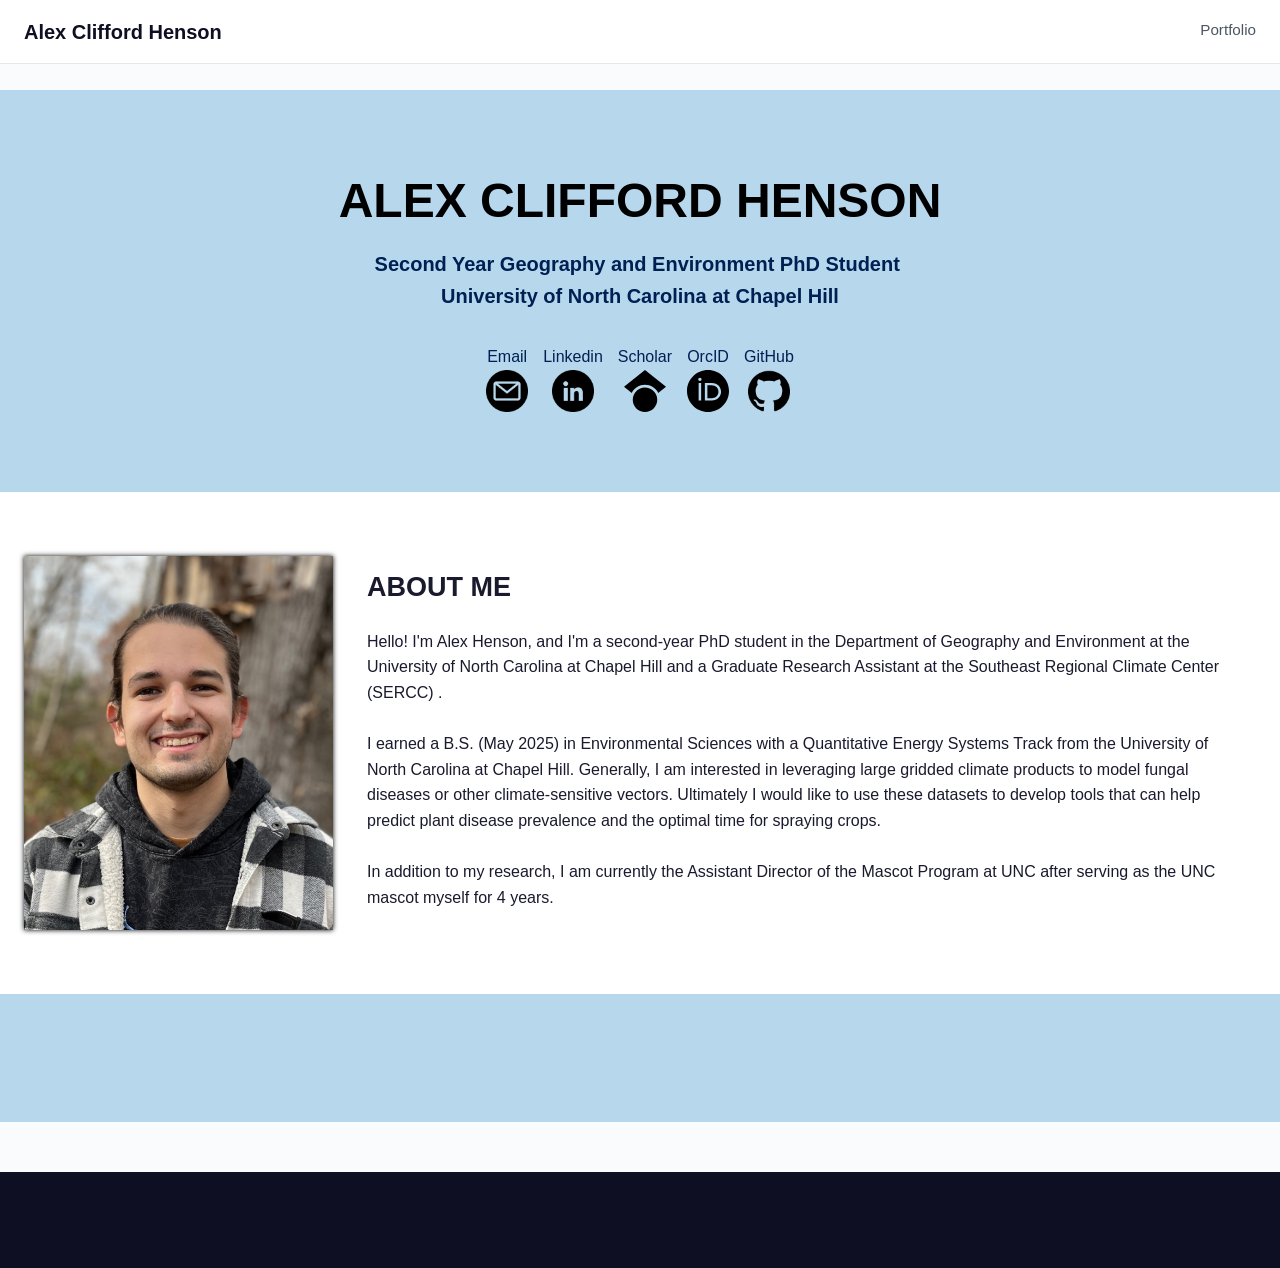
==== commit 9c0e3d91: "removed random and added links" ====
--- a/index.html
+++ b/index.html
@@ -9,7 +9,7 @@
 <meta charset="UTF-8">
 <meta name="viewport" content="width=device-width, initial-scale=1.0">
 <meta name="generator" content="Silex v3.10.0">
-<link rel="stylesheet" href="/css/index-ea98a8149cb9fabbbd6441c2220438c2427bd8e5f3b2d7906283a4908a881b72.css" />
+<link rel="stylesheet" href="/css/index-2a2637d8d0741b9c8e6db1e60a634625aee7e1569f0e777da526475acb7c92a3.css" />
 <!-- Include Pagefind script -->
 <link rel="preload" href="pagefind/pagefind-ui.css" as="style" onload="this.rel='stylesheet'">
 <noscript>
@@ -48,5 +48,5 @@
 
 
 </head>
-<body id="ivl1"><a href="#main-content" class="skip-link">Skip to main content</a><header id="iahj-3" class="docs-header"><div id="iao9-3" class="docs-header__inner"><a href="/" class="docs-header__logo" id="io9d-3"><span id="io8b-3">Alex Clifford Henson<br id="iihlg7"/></span></a><input type="checkbox"  id="nav-toggle" class="navbar__checkbox"></input><div for="nav-toggle" id="iccte6-5-5-5-5-3" class="navbar__toggle" role="button" tabindex="0" onkeydown="if(event.key === 'Enter') { document.getElementById('nav-toggle').checked = !document.getElementById('nav-toggle').checked; }" aria-label="Open the menu">☰</div><nav id="ivhe-3-3-2" class="navbar__menu"><a href="/docs/" class="docs-header__link" id="i3snd-3-3-2">Portfolio</a><a href="/guides/" class="docs-header__link" id="ikrbh-3-3-2">Guides</a><a href="/guides/#api" class="docs-header__link" id="iq19r-3-3-2">API</a><a href="https://github.com" id="ijbyf-3-3-2" target="_blank" class="docs-header__link">GitHub</a></nav><label for="nav-toggle" id="i909vu-2-7" class="navbar__overlay" tabindex="0" aria-label="close menu" role="button" onkeydown="if(event.key === 'Enter') { this.click(); document.querySelector('.navbar__toggle').focus(); }" onclick="document.querySelector('.navbar__toggle').focus();"></label></div></header><main id="main-content" class="docs-main" tabindex="-1"><section id="iozyf" class="docs-hero"><div id="iybg6" class="docs-container"><h1 id="iunth" class="docs-hero__title">Alex Clifford Henson</h1><p id="ic6dc" class="docs-hero__subtitle">Second Year Geography and Environment PhD Student <br/>University of North Carolina at Chapel Hill</p><div class="silex-default-container" id="i1zcbr"><iframe width="650" height="187" src="https://embed.windy.com/embed.html?type=forecast&location=coordinates&detail=true&detailLat=35.91301798818043&detailLon=-79.0561845961336&metricTemp=default&metricRain=default&metricWind=default" frameborder="0"></iframe></div></div></section><section id="if12e" class="docs-section docs-section--alt"><div id="ic719" class="docs-container"><div id="igmco" class="docs-features"><img id="i5ik0t" src="/assets/ProfilePicture_Henson.JPG"/><div id="ins2a" class="docs-features__item"><div id="i96sk" class="silex-default-text">ABOUT ME</div><div id="iwk7zj" class="silex-default-text">Hello! I'm Alex Henson, and I'm a second-year PhD student in the Department of Geography and Environment at the University of North Carolina at Chapel Hill and a Graduate Research Assistant at the Southeast Regional Climate Center (SERCC) <br/>I earned a B.S. (May 2025) in Environmental Sciences with a Quantitative Energy Systems Track from the University of North Carolina at Chapel Hill. Generally, I am interested in leveraging large gridded climate products to model fungal diseases or other climate-sensitive vectors. Ultimately I would like to use these datasets to develop tools that can help predict plant disease prevalence and the optimal time for spraying crops<br draggable="true" id="i2f7j"/><br draggable="true" id="ir2nj"/>In addition to my research, I am currently the Assistant Director of the Mascot Program at UNC after serving as the UNC mascot myself for 4 years</div></div></div></div></section><div id="i6ysap" class="docs-section"></div></main><footer id="ismqe" class="docs-footer"></footer></body>
+<body id="ivl1"><a href="#main-content" class="skip-link">Skip to main content</a><header id="iahj-3" class="docs-header"><div id="iao9-3" class="docs-header__inner"><a href="/" class="docs-header__logo" id="io9d-3"><span id="io8b-3">Alex Clifford Henson<br id="iihlg7"/></span></a><input type="checkbox"  id="nav-toggle" class="navbar__checkbox"></input><div for="nav-toggle" id="iccte6-5-5-5-5-3" class="navbar__toggle" role="button" tabindex="0" onkeydown="if(event.key === 'Enter') { document.getElementById('nav-toggle').checked = !document.getElementById('nav-toggle').checked; }" aria-label="Open the menu">☰</div><nav id="ivhe-3-3-2" class="navbar__menu"><a href="/docs/" class="docs-header__link" id="i3snd-3-3-2">Portfolio</a></nav><label for="nav-toggle" id="i909vu-2-7" class="navbar__overlay" tabindex="0" aria-label="close menu" role="button" onkeydown="if(event.key === 'Enter') { this.click(); document.querySelector('.navbar__toggle').focus(); }" onclick="document.querySelector('.navbar__toggle').focus();"></label></div></header><main id="main-content" class="docs-main" tabindex="-1"><section id="iozyf" class="docs-hero"><div id="iybg6" class="docs-container"><h1 id="iunth" class="docs-hero__title">Alex Clifford Henson</h1><p id="ic6dc" class="docs-hero__subtitle">Second Year Geography and Environment PhD Student <br/>University of North Carolina at Chapel Hill</p></div><div id="i6rfkf" class="navbar__menu"><A id="iximbl" href="mailto:cliffah@ad.unc.edu"><div id="ill273">Email</div><img alt="emailIcon.png" src="/assets/emailIcon.png" id="i8dmqu"/></A><A href="https://www.linkedin.com/in/alexchenson/" id="isevvq"><div id="ihbohv">Linkedin</div><img alt="linkedingood.png" src="/assets/linkedingood.png" id="ic8u12"/></A><A id="iximbl-2-2-2" href="https://scholar.google.com/citations?hl=en&amp;user=nnH3L5oAAAAJ"><div id="ill273-2-2-2">Scholar</div><img alt="Google-Scholar--Streamline-Font-Awesome.svg" src="/assets/Google-Scholar--Streamline-Font-Awesome.svg" id="i89nrv"/></A><A id="iximbl-2-2" href="https://orcid.org/0009-0008-5757-0625"><div id="ill273-2-2">OrcID<br/></div><img alt="orcid.svg" src="/assets/orcid.svg" id="iqvg9w"/></A><A id="iximbl-2" href="https://github.com/alexchenson"><div id="ill273-2">GitHub<br/></div><img alt="github.png" src="/assets/github.png" id="iv3s4i"/></A></div></section><section id="if12e" class="docs-section docs-section--alt"><div id="ic719" class="docs-container"><div id="igmco" class="docs-features"><img id="i5ik0t" src="/assets/ProfilePicture_Henson.JPG"/><div id="ins2a" class="docs-features__item"><div id="i96sk" class="silex-default-text">ABOUT ME</div><div id="iwk7zj" class="silex-default-text">Hello! I'm Alex Henson, and I'm a second-year PhD student in the Department of Geography and Environment at the University of North Carolina at Chapel Hill and a Graduate Research Assistant at the Southeast Regional Climate Center (SERCC) .<br/><br/>I earned a B.S. (May 2025) in Environmental Sciences with a Quantitative Energy Systems Track from the University of North Carolina at Chapel Hill. Generally, I am interested in leveraging large gridded climate products to model fungal diseases or other climate-sensitive vectors. Ultimately I would like to use these datasets to develop tools that can help predict plant disease prevalence and the optimal time for spraying crops.<br draggable="true" id="i2f7j"/><br draggable="true" id="ir2nj"/>In addition to my research, I am currently the Assistant Director of the Mascot Program at UNC after serving as the UNC mascot myself for 4 years.</div></div></div></div></section><div id="i6ysap" class="docs-section"></div></main><footer id="ismqe" class="docs-footer"></footer></body>
 </html>
--- a/css/index-2a2637d8d0741b9c8e6db1e60a634625aee7e1569f0e777da526475acb7c92a3.css
+++ b/css/index-2a2637d8d0741b9c8e6db1e60a634625aee7e1569f0e777da526475acb7c92a3.css
@@ -0,0 +1 @@
+* { box-sizing: border-box; } body {margin: 0;}*, *::before, *::after{box-sizing:border-box;}body{background-color:#fafbfc;color:#1a1a2e;font-family:-apple-system, BlinkMacSystemFont, 'Segoe UI', Roboto, 'Helvetica Neue', Arial, sans-serif;font-size:16px;line-height:1.6;margin:0;padding:0;}h1, h2, h3, h4, h5, h6{color:#0f0f23;font-weight:600;line-height:1.3;margin:0 0 0.5em 0;}h1{color:#0066ff;font-size:1rem;text-transform:uppercase;}h2{font-size:2rem;line-height:1.3em;padding:1.5em 0px 0em 0px;}h3{font-size:1.5rem;}h4{font-size:1.25rem;}h5{font-size:1.1rem;}h6{font-size:1rem;}p{color:#374151;margin:0 0 1em 0;}a{color:#2563eb;text-decoration:none;transition:color 0.2s ease;}a:hover{color:#1d4ed8;text-decoration:underline;}.docs-container{margin:0 auto;max-width:1280px;padding:0 24px;}.docs-header{background-color:#ffffff;border-bottom:1px solid #e5e7eb;height:64px;left:0;padding:0 24px;position:fixed;right:0;top:0;z-index:100;}.docs-header__inner{display:flex;height:100%;justify-content:space-between;margin:0 auto;max-width:1440px;}.docs-header__logo{align-items:center;color:#0f0f23;display:flex;font-size:1.25rem;font-weight:700;gap:12px;text-decoration:none;}.docs-header__logo:hover{text-decoration:none;}.docs-header__link{border-bottom:2px solid transparent;color:#4b5563;font-size:0.95rem;font-weight:500;padding:8px 0;transition:all 0.2s ease;}.docs-header__link:hover{border-bottom-color:#2563eb;color:#2563eb;text-decoration:none;}.docs-main{min-height:100vh;padding-top:64px;}code{background-color:#f1f5f9;border-radius:4px;color:#be185d;font-family:'SF Mono', 'Fira Code', 'Consolas', monospace;font-size:0.875em;padding:2px 6px;}pre{background-color:#1e293b;border-radius:8px;color:#e2e8f0;line-height:1.5;margin:1.5em 0;overflow-x:auto;padding:20px 24px;}pre code{background:transparent;color:inherit;font-size:0.9rem;padding:0;}details{border:1px solid #e5e7eb;border-radius:8px;margin:1em 0;overflow:hidden;}summary{align-items:center;background-color:#f9fafb;color:#1f2937;cursor:pointer;display:flex;font-weight:500;justify-content:space-between;list-style:none;padding:16px 20px;transition:background 0.2s ease;}summary::-webkit-details-marker{display:none;}summary::after{color:#6b7280;content:'+';font-size:1.25rem;transition:transform 0.2s ease;}details[open] summary::after{content:'−';}summary:hover{background-color:#f3f4f6;}details > div, details > p{border-top:1px solid #e5e7eb;padding:16px 20px;}table{border-collapse:collapse;font-size:0.9rem;margin:1.5em 0;width:100%;}th, td{border-bottom:1px solid #e5e7eb;padding:12px 16px;text-align:left;}th{background-color:#f9fafb;color:#374151;font-weight:600;}tr:hover td{background-color:#f9fafb;}.docs-hero{background-attachment:unset;background-image:unset;background-image-color:unset;background-image-gradient:unset;background-image-gradient-dir:unset;background-image-gradient-type:unset;background-position:unset;background-repeat:unset;background-size:unset;border:1 solid;padding:80px 24px;text-align:center;}.docs-hero__title{color:#0f0f23;font-size:3rem;margin-bottom:16px;text-align:center;}.docs-hero__subtitle{color:#6b7280;font-size:1.25rem;margin:0 auto 32px;max-width:600px;}.docs-footer{background-color:#0f0f23;color:#9ca3af;margin:50px 0px 0px 0px;padding:64px 24px 32px;}.docs-section{background-color:#b7d7ed;box-shadow:unset;padding:64px 0;}.docs-section--alt{background-color:#ffffff;}ul, ol{margin:0 0 1em 0;padding-left:1.5em;}li{margin-bottom:0.5em;}.docs-features{display:flex;flex-wrap:wrap;gap:24px;}.docs-features__item{flex:1 1 280px;max-width:100%;}html{scroll-behavior:smooth;scroll-padding-top:80px;}a:focus, button:focus, input:focus{outline:2px solid #2563eb;outline-offset:2px;}::selection{background-color:#dbeafe;color:#1e40af;}.navbar__toggle{display:none;}.navbar__checkbox{display:none;}.navbar__menu{align-items:center;column-gap:15px;row-gap:15px;display:inline-flex;justify-content:center;}h1 + h2{padding:0em 0px 0em 0px;}.docs-content__header-hr + p{margin:50px 0px 0px 0px;}.silex-default-text{padding:10px;}.navbar__overlay{display:none;opacity:0;}.skip-link{background-color:#2563eb;border-radius:0 0 5px 0;color:white;font-weight:bold;left:0;padding:12px 24px;position:absolute;text-decoration:none;top:-100px;transition:top 0.2s;z-index:9999;}.skip-link:focus{outline:3px solid #ffcc00;top:0;}#i5ik0t{box-shadow:0 0 5px 0 black ;height:374px;width:309px;}#i96sk{font-size:27px;font-weight:700;}#i2f7j{caret-color:rgba(0, 0, 0, 0);}#ir2nj{caret-color:rgba(0, 0, 0, 0);}#i6ysap{background-attachment:unset;background-color:#b7d7ed;background-image:unset;background-image-color:unset;background-image-gradient:unset;background-image-gradient-dir:unset;background-image-gradient-type:unset;background-position:unset;background-repeat:unset;background-size:unset;}div{background-attachment:scroll;background-image:none;background-position:left top;background-repeat:repeat;background-size:auto;}#iozyf{background-attachment:scroll;background-color:#b7d7ed;background-image-color:unset;background-image-gradient:unset;background-image-gradient-dir:unset;background-image-gradient-type:unset;background-position:left top;background-repeat:repeat;background-size:auto;}#iozyf.docs-hero{border:1 solid #000000;}#iunth{color:#000000;font-weight:700;}#ic6dc{color:#002053;font-weight:600;}#if12e{border:0px solid;box-shadow:unset;}#ic719{border:0px solid;}#ihbohv{color:#002053;font-weight:500;}#i8dmqu{width:42px;height:42px;}#ill273{font-weight:500;color:#002053;}#ill273-2{font-weight:500;color:#002053;}#iv3s4i{width:42px;height:42px;}#ill273-2-2{font-weight:500;color:#002053;}#iqvg9w{width:42px;height:42px;}#ill273-2-2-2{font-weight:500;color:#002053;}#i89nrv{width:42px;height:42px;}#ic8u12{width:42px;height:42px;}@media (max-width: 992px){.docs-hero{padding:60px 24px;}.docs-hero__title{font-size:2.5rem;}.docs-features__item{flex:1 1 240px;}h1{font-size:2rem;}h2{font-size:1.75rem;}}@media (max-width: 768px){.docs-header{height:56px;padding:0 16px;}.docs-header__inner{flex-wrap:wrap;}.docs-main{padding-top:56px;}.docs-hero{padding:48px 16px;}.docs-hero__title{font-size:2rem;}.docs-hero__subtitle{font-size:1.1rem;}.docs-section{padding:48px 0;}.docs-features{flex-direction:column;}.docs-features__item{flex:1 1 100%;}.docs-footer{padding:48px 16px 24px;}pre{font-size:0.85rem;padding:16px;}table{display:block;overflow-x:auto;}th, td{padding:10px 12px;white-space:nowrap;}details{margin:0.75em 0;}summary{padding:14px 16px;}details > div{padding:14px 16px;}h1{font-size:1.75rem;}h2{font-size:1.5rem;}h3{font-size:1.25rem;}html{scroll-padding-top:60px;}.navbar__toggle{cursor:pointer;display:block;font-size:1.8rem;padding:0px 10px 0px 10px;}.navbar__menu{background-attachment:initial;background-clip:initial;background-color:white;background-image:initial;background-origin:initial;background-position-x:initial;background-position-y:initial;background-repeat:initial;background-size:initial;box-shadow:rgba(0, 0, 0, 0.1) 0px 4px 10px;display:flex;flex-direction:column;left:0px;max-height:0px;opacity:0;overflow-x:hidden;overflow-y:hidden;padding:0px;position:absolute;right:0px;top:52px;transition:all 0.3s ease-in-out;transition-behavior:normal;transition-delay:0s;}.navbar__checkbox:checked ~ .navbar__menu{max-height:100vh;opacity:1;padding:90px 20px 50px 20px;}.navbar__checkbox:checked ~ .doc-header__search{display:block;left:10px;position:absolute;right:10px;top:64px;}.navbar__checkbox:checked ~ .docs-header__search{opacity:1;}.navbar__overlay{background-color:rgba(0,0,0,0.5);bottom:0px;height:100vh;left:0px;position:fixed;right:0px;top:52px;width:100%;z-index:-1;}.navbar__checkbox:checked .navbar__overlay{display:block;opacity:1;}.navbar__checkbox:checked ~ .navbar__overlay{display:block;opacity:1;}.navbar__overlay:focus{background-color:rgba(0,0,0,0.6);outline:3px solid #2563eb;}}@media (max-width: 480px){body{font-size:15px;}.docs-header{height:52px;}.docs-header__logo{font-size:1.1rem;}.docs-main{padding-top:52px;}.docs-hero{padding:40px 12px;}.docs-hero__title{font-size:1.75rem;}.docs-hero__subtitle{font-size:1rem;}.docs-container{padding:0 12px;}.docs-section{padding:40px 0;}.docs-footer{padding:40px 12px 20px;}pre{border-radius:6px;font-size:0.8rem;padding:14px;}code{font-size:0.8em;padding:1px 4px;}summary{font-size:0.95rem;padding:12px 14px;}details > div{font-size:0.9rem;padding:12px 14px;}h1{font-size:1.5rem;}h2{font-size:1.35rem;}h3{font-size:1.15rem;}h4{font-size:1.05rem;}p{font-size:0.95rem;}}
